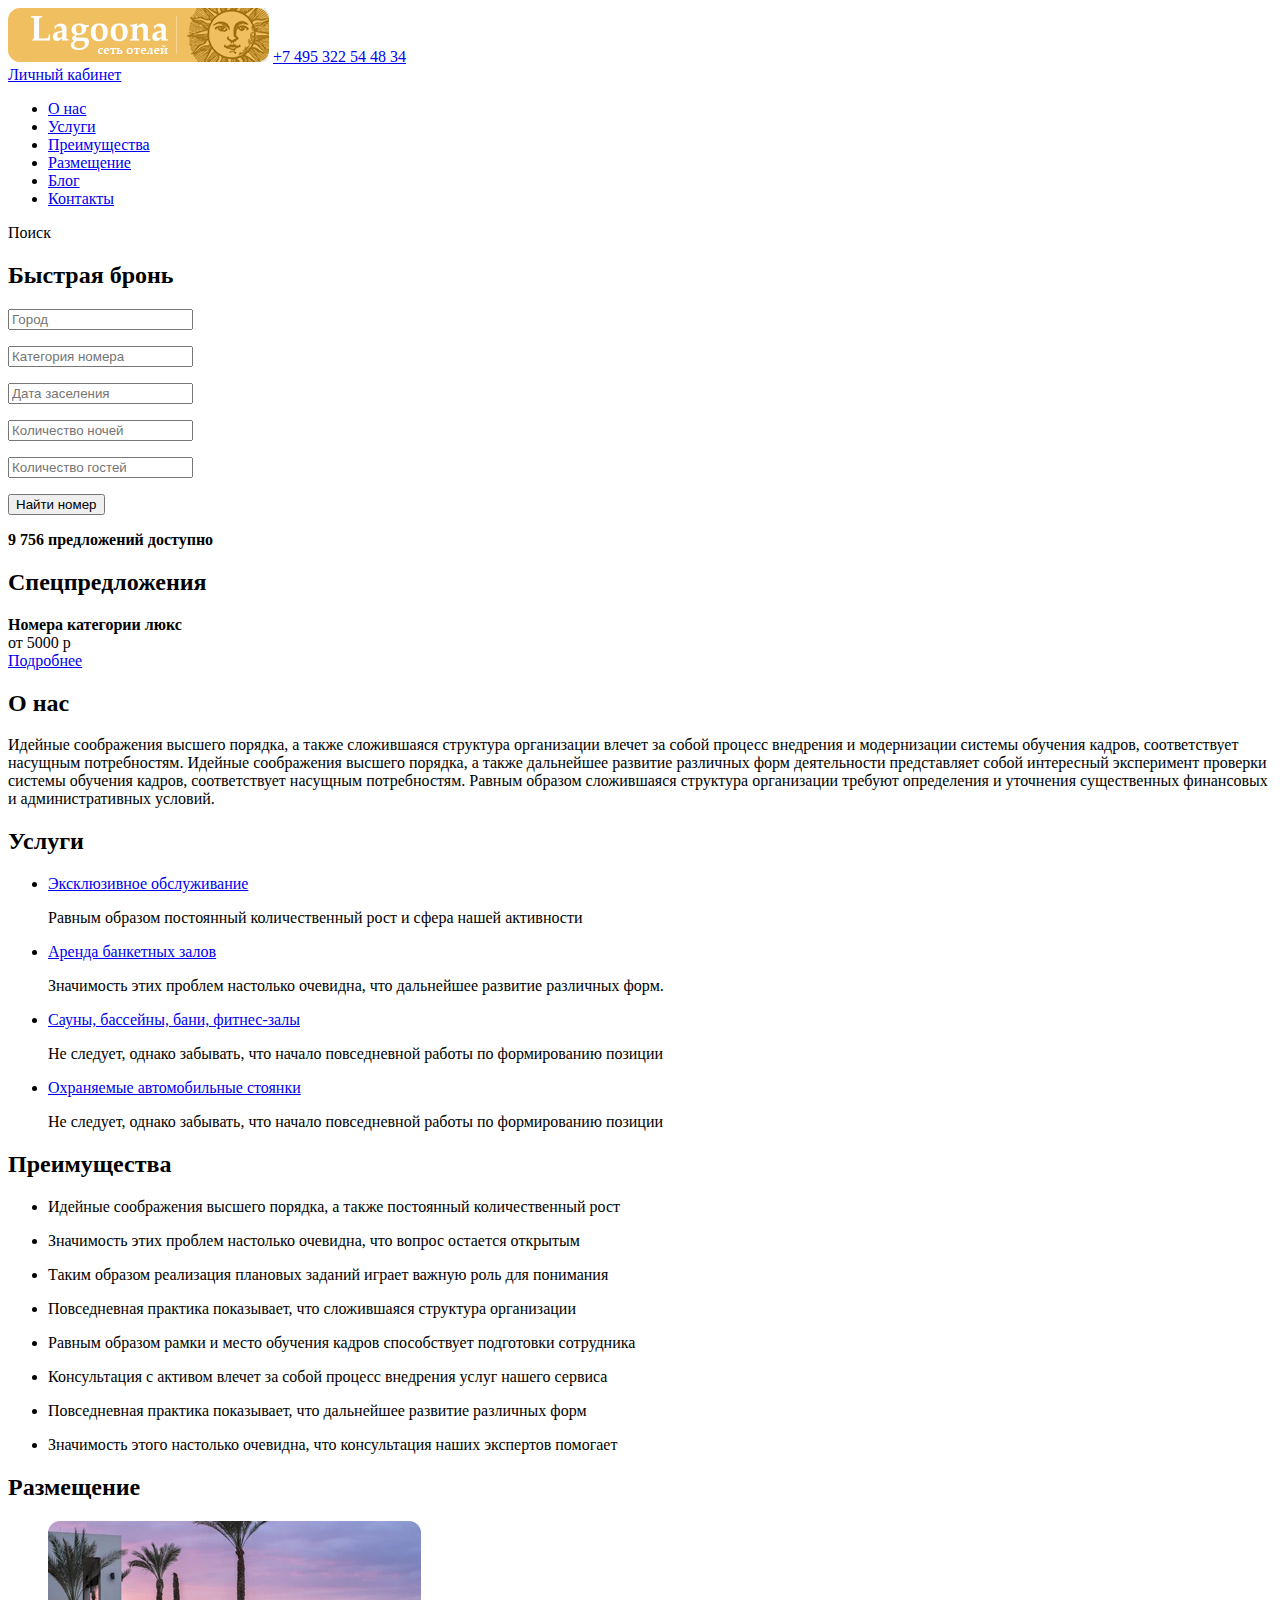
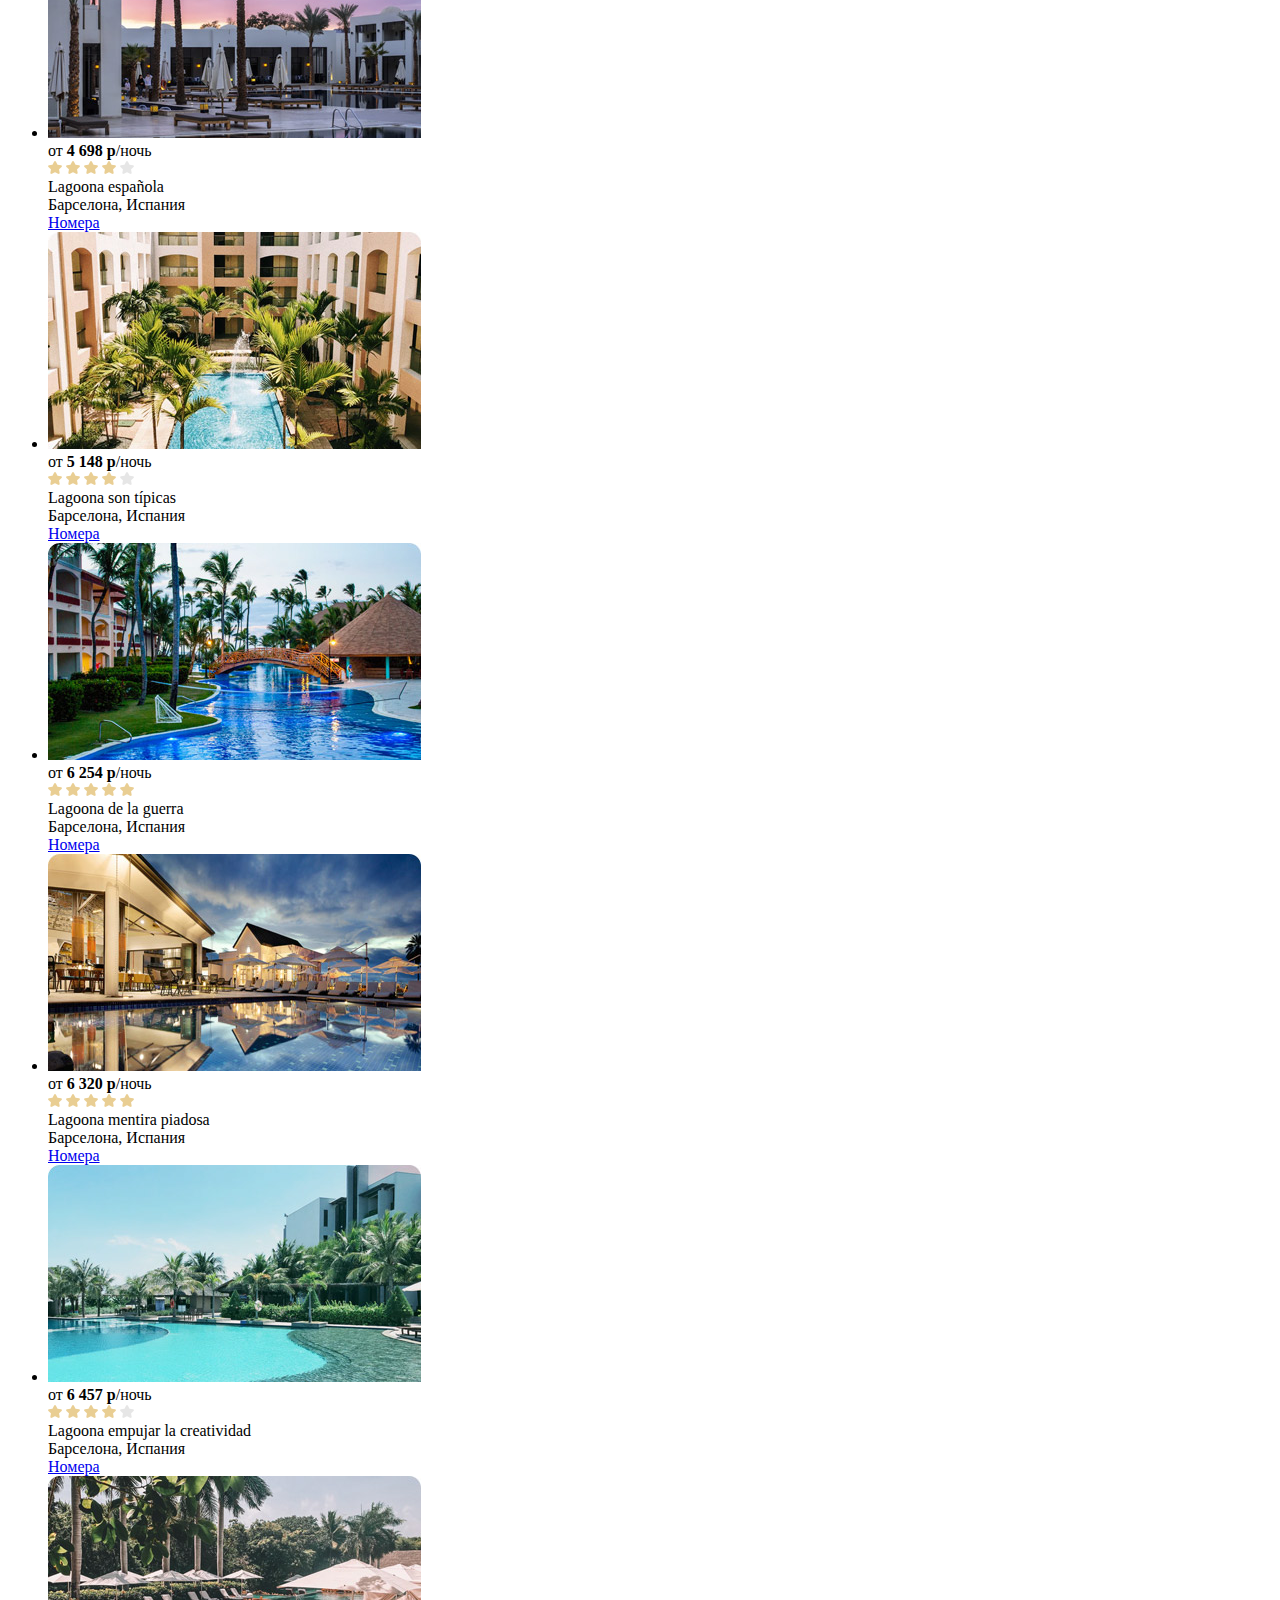
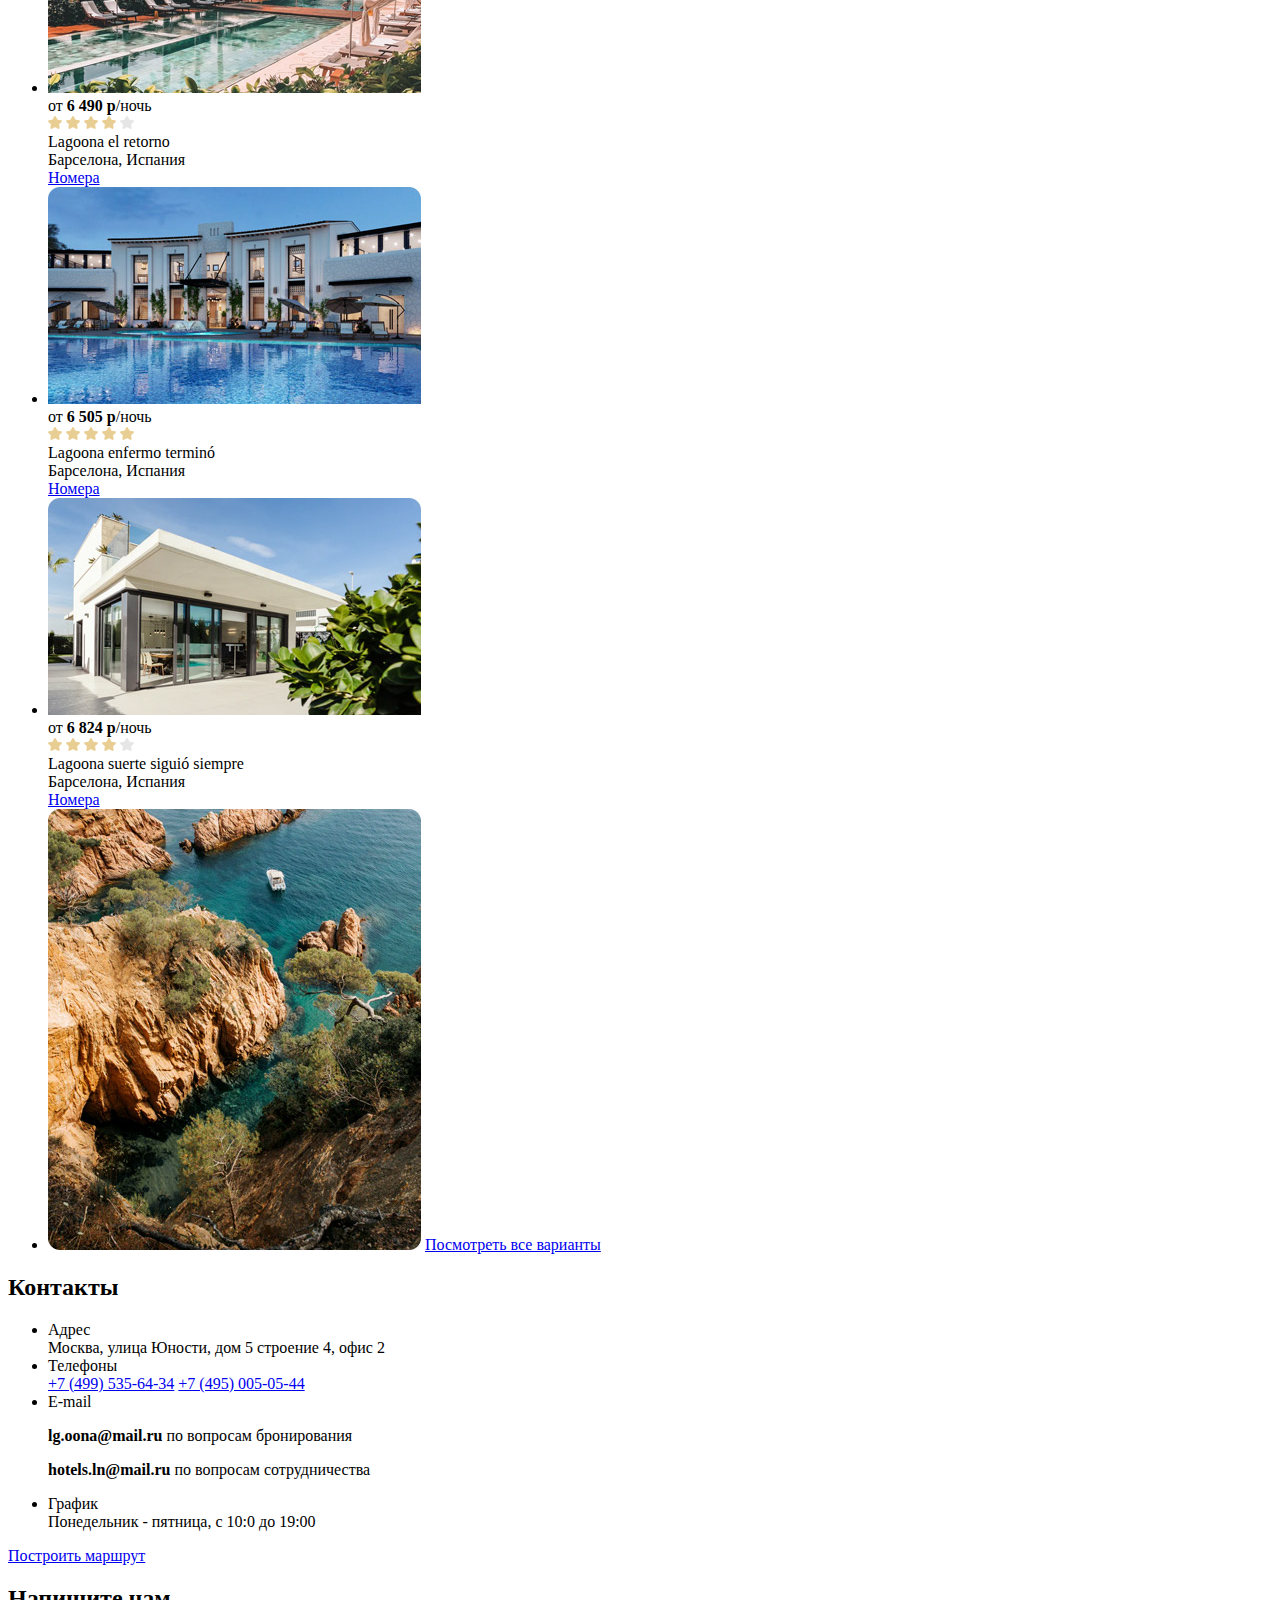
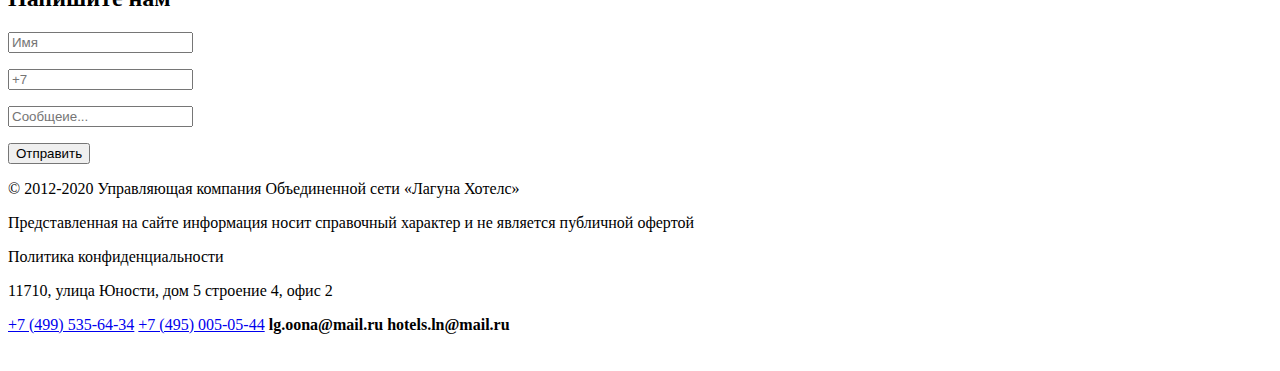
==== HOTEL/index.html @ 512c2f2e "initial commit" ====
<!DOCTYPE html>
<html lang="en">
<head>
    <meta charset="UTF-8">
    <meta name="viewport" content="width=device-width, initial-scale=1.0">
    <title>Hotels</title>
</head>
<body>
    <header class="header">
        <div class="container">
            <div class="left">
                <img src="./img/Logo.png" alt="Logo">
                <a href="tel:+7495322544834" class="telephone">+7 495 322 54 48 34</a>
            </div>
            <div class="right">
                <a href="privat_office.html" class="privat-office">Личный кабинет</a>
            </div>
            <nav class="navigation">
                <ul class="navigation-list">
                    <li class="navigation-item"> <a href="#about-us"> О нас</a></li>
                    <li class="navigation-item"> <a href="#services">Услуги</a></li>
                    <li class="navigation-item"> <a href="#advantages">Преимущества</a></li>
                    <li class="navigation-item"> <a href="#accommodation">Размещение</a></li>
                    <li class="navigation-item"> <a href="#blog">Блог</a> </li>
                    <li class="navigation-item"> <a href="#contacts"> Контакты</a></li>
                </ul>
            <div class="navigation-search">Поиск</div>
            </nav>
        </div>
    </header>
    <main class="main">
        <div class="first-block container">
            <section class="fast-booking">
                <h2>Быстрая бронь</h2>
                <form class="information-list">
                    <p><input name="city" type="text" placeholder="Город"></p>
                    <p><input name="category" type="text" placeholder="Категория номера"></p>
                    <p><input name="date" type="text" placeholder="Дата заселения"></p>
                    <p><input name="number_of_nights" type="text" placeholder="Количество ночей"></p>
                    <p><input name="number of guests" type="text" placeholder="Количество гостей"></p>
                    <p><input type="submit" value="Найти номер"></p>
                    <strong class="offers">9 756 предложений доступно</strong>
                </form>
            </section>
            <section class="special-offers">
                <h2>Спецпредложения</h2>
                <div class="lux">
                    <strong>Номера категории люкс</strong>
                    <div>от 5000 р</div>
                    <a href="luxary.html">Подробнее</a>
                </div>
            </section>
        </div>
        <section class="about-us" id="about-us">
            <div class="container">
                <h2>О нас</h2>
                <p>Идейные соображения высшего порядка, а также сложившаяся структура организации влечет за собой процесс внедрения и модернизации системы обучения кадров, соответствует насущным потребностям. Идейные соображения высшего порядка, а также дальнейшее развитие различных форм деятельности представляет собой интересный эксперимент проверки системы обучения кадров, соответствует насущным потребностям. Равным образом сложившаяся структура организации требуют определения и уточнения существенных финансовых и административных условий.</p>
            </div>
        </section>
        <section class="services" id="services">
            <div class="container">
                <h2>Услуги</h2>
                <ul class="services-list">
                    <li class="services-item">
                        <a href="service1.html">Эксклюзивное обслуживание</a>
                        <p>Равным образом постоянный количественный рост и сфера нашей активности</p>
                    </li>
                    <li class="services-item">
                        <a href="service2.html">Аренда банкетных залов</a>
                        <p>Значимость этих проблем настолько очевидна, что дальнейшее развитие различных форм.</p>
                    </li>
                    <li class="services-item">
                        <a href="service3.html">Сауны, бассейны, бани, фитнес-залы</a>
                        <p>Не следует, однако забывать, что начало повседневной работы по формированию позиции</p>
                    </li>
                    <li class="services-item">
                        <a href="service4.html">Охраняемые автомобильные стоянки</a>
                        <p>Не следует, однако забывать, что начало повседневной работы по формированию позиции</p>
                    </li>
                </ul>
            </div>
        </section>

        <section class="advantages" id="advantages">
            <div class="container">
                <h2>Преимущества</h2>
                <ul class="advantages-list">
                    <li class="advantages-item">                     
                        <p>Идейные соображения высшего порядка, а также постоянный количественный рост</p>
                    </li>                    
                    <li class="advantages-item">                        
                        <p>Значимость этих проблем настолько очевидна, что вопрос остается открытым</p>
                    </li>                    
                    <li class="advantages-item">                         
                        <p>Таким образом реализация плановых заданий играет важную роль для понимания</p>
                    </li>                    
                    <li class="advantages-item">
                        <p>Повседневная практика показывает, что сложившаяся структура организации</p>
                    </li>                    
                    <li class="advantages-item">
                        <p>Равным образом рамки и место обучения кадров способствует подготовки сотрудника</p>
                    </li>                    
                    <li class="advantages-item">                        
                        <p>Консультация с активом влечет за собой процесс внедрения услуг нашего сервиса </p>
                    </li>                    
                    <li class="advantages-item">                          
                        <p>Повседневная практика показывает, что дальнейшее развитие различных форм</p>
                    </li>
                    <li class="advantages-item">                          
                        <p>Значимость этого настолько очевидна, что консультация наших экспертов помогает</p>
                    </li>
                </ul>
            </div>
        </section>

        <section class="accommodation" id="accommodation"> 
            <div class="container">
                <h2>Размещение</h2>
                <ul class="accommodation-list">
                    <li class="accommodation-item">
                        <img src="img/1.jpg" alt="Lagoona española" class="accomodation">
                        <div class="sale">от <strong>4 698 p</strong>/ночь </div>
                        <img src="img/star.png" alt="Рейтинг 4 из 5">
                        <img src="img/star.png" alt="">
                        <img src="img/star.png" alt="">
                        <img src="img/star.png" alt="">
                        <img src="img/star-empty.png" alt="">
                        <div class="name">Lagoona española</div>
                        <div class="country">Барселона, Испания</div>
                        <a href="rooms1.html" class="rooms">Номера</a>
                    </li>
                    <li class="accommodation-item">
                        <img src="img/2.jpg" alt="Lagoona son típicas" class="accomodation">
                        <div class="sale">от <strong>5 148 p</strong>/ночь </div>
                        <img src="img/star.png" alt="Рейтинг 4 из 5">
                        <img src="img/star.png" alt="">
                        <img src="img/star.png" alt="">
                        <img src="img/star.png" alt="">
                        <img src="img/star-empty.png" alt="">
                        <div class="name">Lagoona son típicas</div>
                        <div class="country">Барселона, Испания</div>
                        <a href="rooms1.html" class="rooms">Номера</a>
                    </li>
                    <li class="accommodation-item">
                        <img src="img/3.jpg" alt="Lagoona de la guerra" class="accomodation">
                        <div class="sale">от <strong>6 254 p</strong>/ночь </div>
                        <img src="img/star.png" alt="Рейтинг 5 из 5">
                        <img src="img/star.png" alt="">
                        <img src="img/star.png" alt="">
                        <img src="img/star.png" alt="">
                        <img src="img/star.png" alt="">
                        <div class="name">Lagoona de la guerra</div>
                        <div class="country">Барселона, Испания</div>
                        <a href="rooms1.html" class="rooms">Номера</a>
                    </li>
                    <li class="accommodation-item">
                        <img src="img/4.jpg" alt="Lagoona mentira piadosa" class="accomodation">
                        <div class="sale">от <strong>6 320 p</strong>/ночь</div>
                        <img src="img/star.png" alt="Рейтинг 5 из 5">
                        <img src="img/star.png" alt="">
                        <img src="img/star.png" alt="">
                        <img src="img/star.png" alt="">
                        <img src="img/star.png" alt="">
                        <div class="name">Lagoona mentira piadosa</div>
                        <div class="country">Барселона, Испания</div>
                        <a href="rooms1.html" class="rooms">Номера</a>
                    </li>
                    <li class="accommodation-item">
                        <img src="img/5.jpg" alt="Lagoona empujar la creatividad" class="accomodation">
                        <div class="sale">от <strong>6 457 p</strong>/ночь</div>
                        <img src="img/star.png" alt="Рейтинг 4 из 5">
                        <img src="img/star.png" alt="">
                        <img src="img/star.png" alt="">
                        <img src="img/star.png" alt="">
                        <img src="img/star-empty.png" alt="">
                        <div class="name">Lagoona empujar la creatividad</div>
                        <div class="country">Барселона, Испания</div>
                        <a href="rooms1.html" class="rooms">Номера</a>
                    </li>
                    <li class="accommodation-item">
                        <img src="img/6.jpg" alt="Lagoona el retorno" class="accomodation">
                        <div class="sale">от <strong>6 490 p</strong>/ночь</div>
                        <img src="img/star.png" alt="Рейтинг 4 из 5">
                        <img src="img/star.png" alt="">
                        <img src="img/star.png" alt="">
                        <img src="img/star.png" alt="">
                        <img src="img/star-empty.png" alt="">
                        <div class="name">Lagoona el retorno</div>
                        <div class="country">Барселона, Испания</div>
                        <a href="rooms1.html" class="rooms">Номера</a>
                    </li>
                    <li class="accommodation-item">
                        <img src="img/7.jpg" alt="Lagoona enfermo terminó class="accomodation">
                        <div class="sale">от <strong>6 505 p</strong>/ночь</div>
                        <img src="img/star.png" alt="Рейтинг 5 из 5">
                        <img src="img/star.png" alt="">
                        <img src="img/star.png" alt="">
                        <img src="img/star.png" alt="">
                        <img src="img/star.png" alt="">
                        <div class="name">Lagoona enfermo terminó</div>
                        <div class="country">Барселона, Испания</div>
                        <a href="rooms1.html" class="rooms">Номера</a>
                    </li>
                    <li class="accommodation-item">
                        <img src="img/8.jpg" alt="Lagoona suerte siguió siempre" class="accomodation">
                        <div class="sale">от <strong>6 824 p</strong>/ночь</div>
                        <img src="img/star.png" alt="Рейтинг 4 из 5">
                        <img src="img/star.png" alt="">
                        <img src="img/star.png" alt="">
                        <img src="img/star.png" alt="">
                        <img src="img/star-empty.png" alt="">
                        <div class="name">Lagoona suerte siguió siempre</div>
                        <div class="country">Барселона, Испания</div>
                        <a href="rooms1.html" class="rooms">Номера</a>
                    </li>
                    <li class="accommodation-item all-variants">
                        <img src="img/9.jpg" alt="See more" class="accomodation">
                        <a href="see-more.html" class="see-more">Посмотреть все варианты</a>
                    </li>
                </ul>
            </div>
        </section>

        <div class="container contacts-block">
            <section class="contacts" id="contacts">
                <h2>Контакты</h2>
                <ul class="contacts-list">
                    <li class="contacts-item">
                        <div class="contacts-item-left">Адрес</div>
                        <div class="contacts-item-right">Москва, улица Юности, дом 5 строение 4, офис 2</div>
                    </li>
                    <li class="contacts-item">
                        <div class="contacts-item-left">Телефоны</div>
                        <div class="contacts-item-right">
                            <a href="tel:+74995356434" class="telephones">+7 (499) 535-64-34</a>
                            <a href="tel:+74950050544" class="telephones">+7 (495) 005-05-44</a>
                        </div>
                    </li>
                    <li class="contacts-item">
                        <div class="contacts-item-left">E-mail</div>
                        <div class="contacts-item-right">
                            <p class="e-mail"><strong>lg.oona@mail.ru</strong> по вопросам бронирования</p>
                            <p class="e-mail"><strong>hotels.ln@mail.ru</strong> по вопросам сотрудничества</p>  
                        </div>
                    </li>
                    <li class="contacts-item">
                        <div class="contacts-item-left">График</div>
                        <div class="contacts-item-right">Понедельник - пятница, с 10:0 до 19:00</div>
                    </li>
                </ul>
                <a href="route.html" class="build-route">Построить маршрут</a>
            </section>

            <section class="write-us">
                <h2>Напишите нам</h2>
                <form class="write-us-list">
                    <p><input name="name" type="text" placeholder="Имя"></p>
                    <p><input name="number" type="text" placeholder="+7"></p>
                    <p><input name="massange" type="text" placeholder="Сообщеие..."></p>
                    <p><input type="submit" value="Отправить"></p>
                </form>
            </section>
        </div>     
    </main>

    <footer>
        <div class="container">
            <div class="left-block">
                <p class="info">© 2012-2020 Управляющая компания Объединенной сети «Лагуна Хотелс»</p>
                <p class="info">Представленная на сайте информация носит справочный характер и не является публичной офертой</p>
                <p class="info">Политика конфиденциальности</p>
            </div>
            <div class="center-block">
                <p class="info">11710, улица Юности, дом 5 строение 4, офис 2</p>

                <a href="tel:+74995356434" class="telephones">+7 (499) 535-64-34</a>
                <a href="tel:+74950050544" class="telephones">+7 (495) 005-05-44</a>

                <strong>lg.oona@mail.ru</strong>
                <strong>hotels.ln@mail.ru</strong>
            </div>
            <div class="right-block">
                <a href="" class="social"><img src="./img/tripadvisor.png" alt="tripadvisor"></a>
                <a href="" class="social"><img src="./img/twitter.png" alt=""></a>
                <a href="" class="social"><img src="./img/facebook.png" alt=""></a>
                <a href="" class="social"><img src="./img/social.png" alt=""></a>
                <a href="" class="social"><img src="./img/google-plus-social-logotype.png" alt=""></a>    
            </div>
        </div>  
    </footer>
</body>
</html>
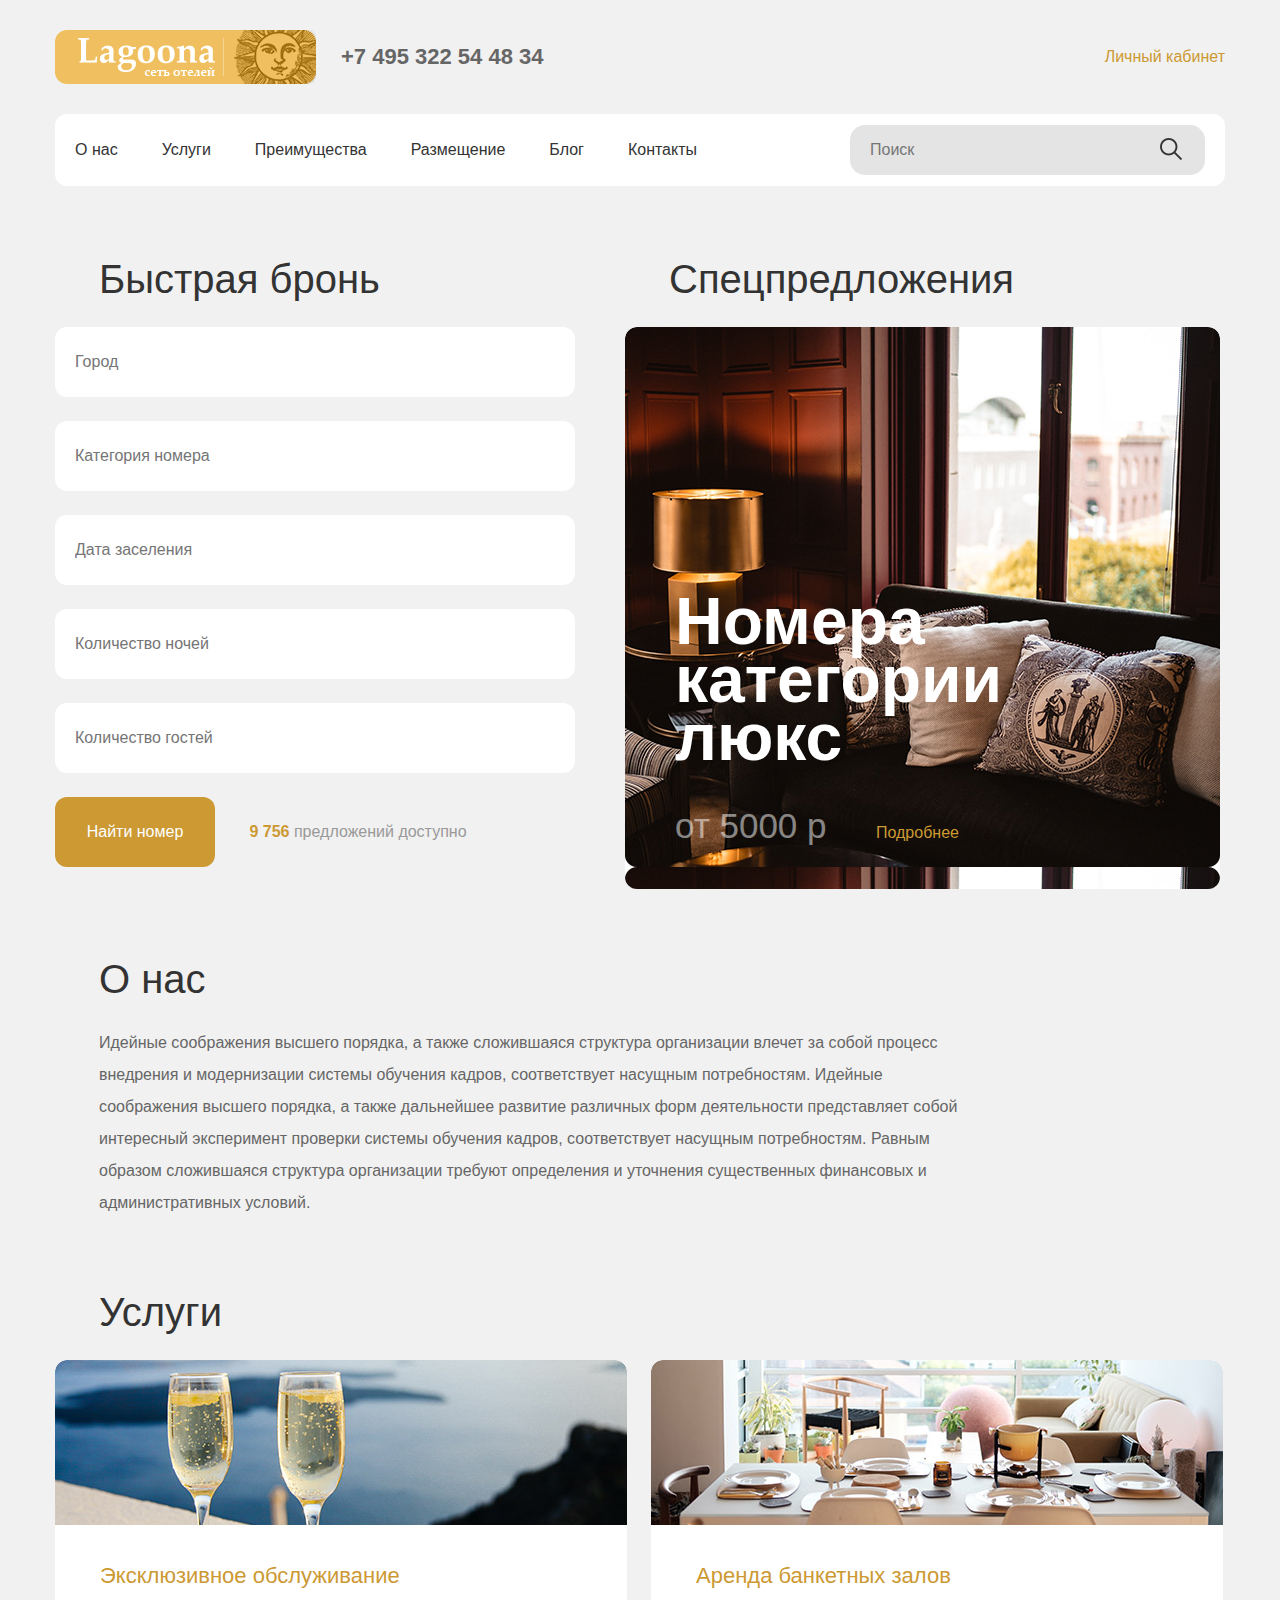
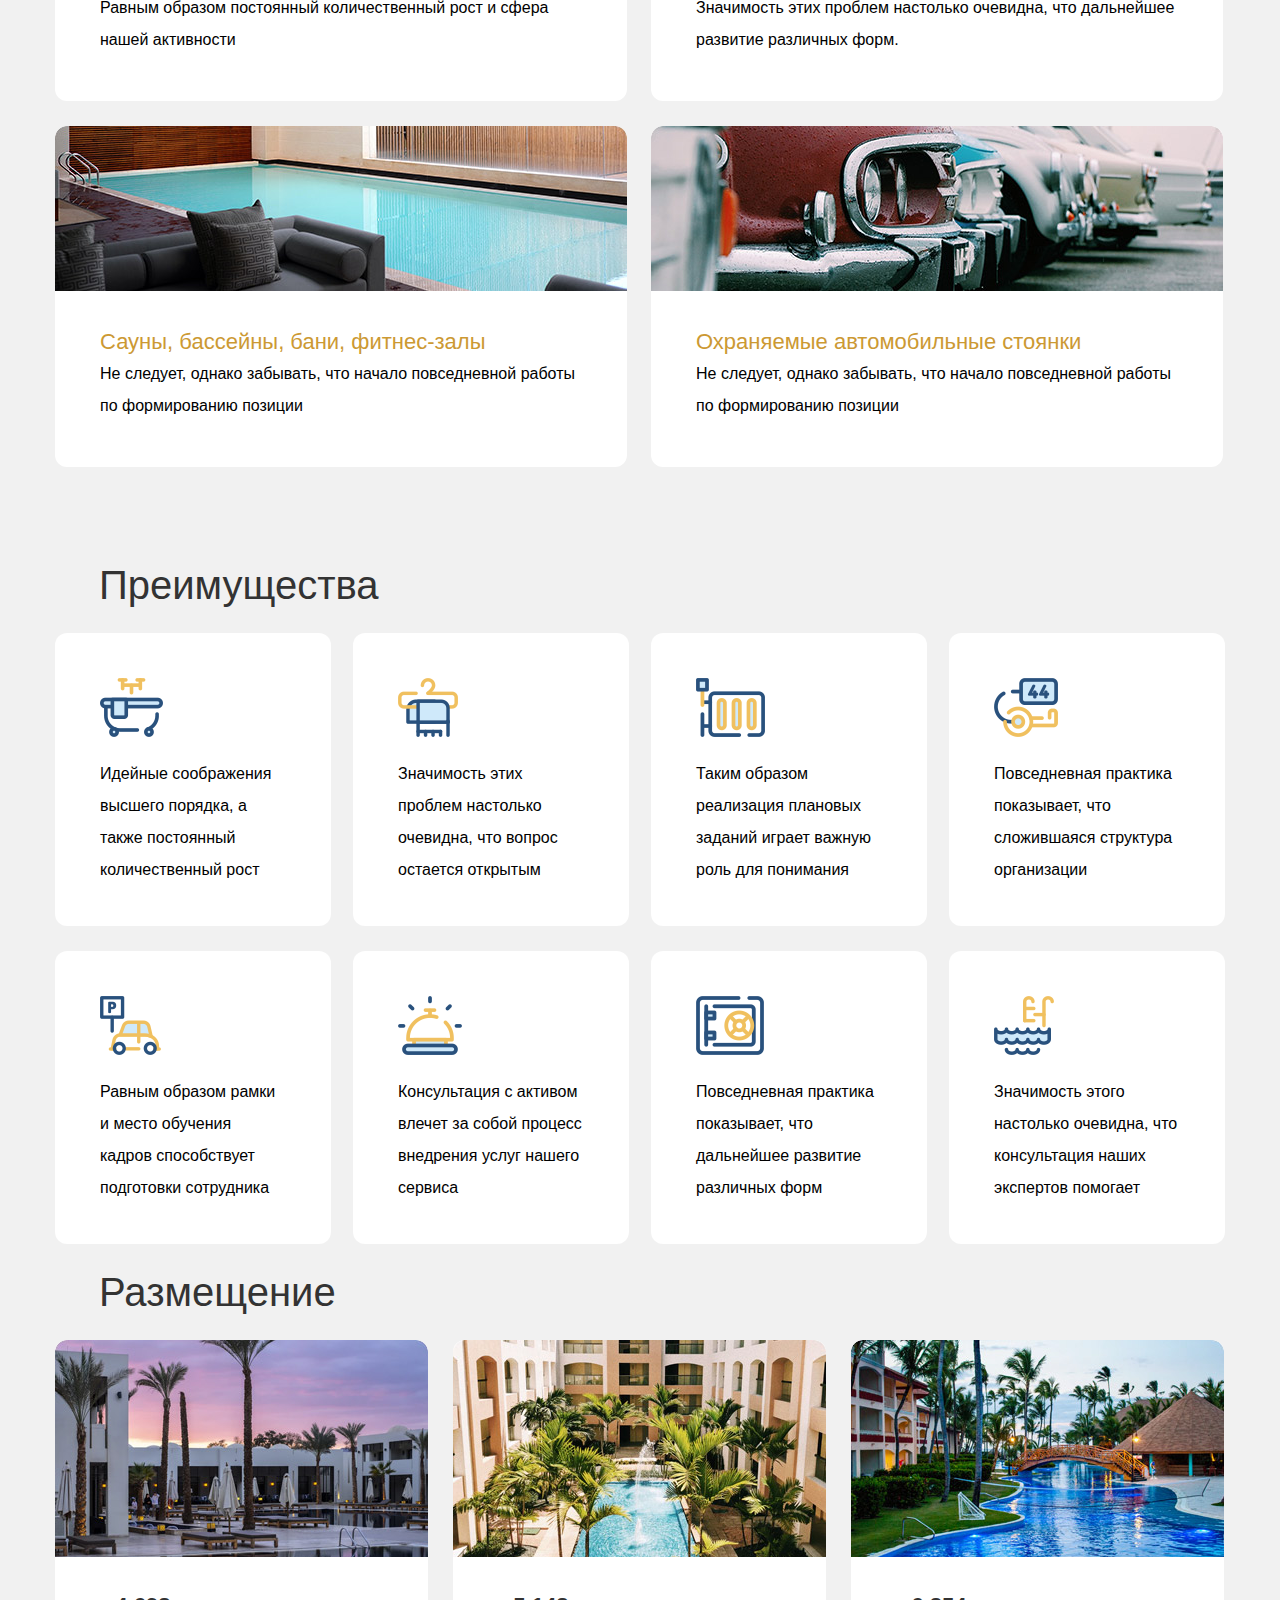
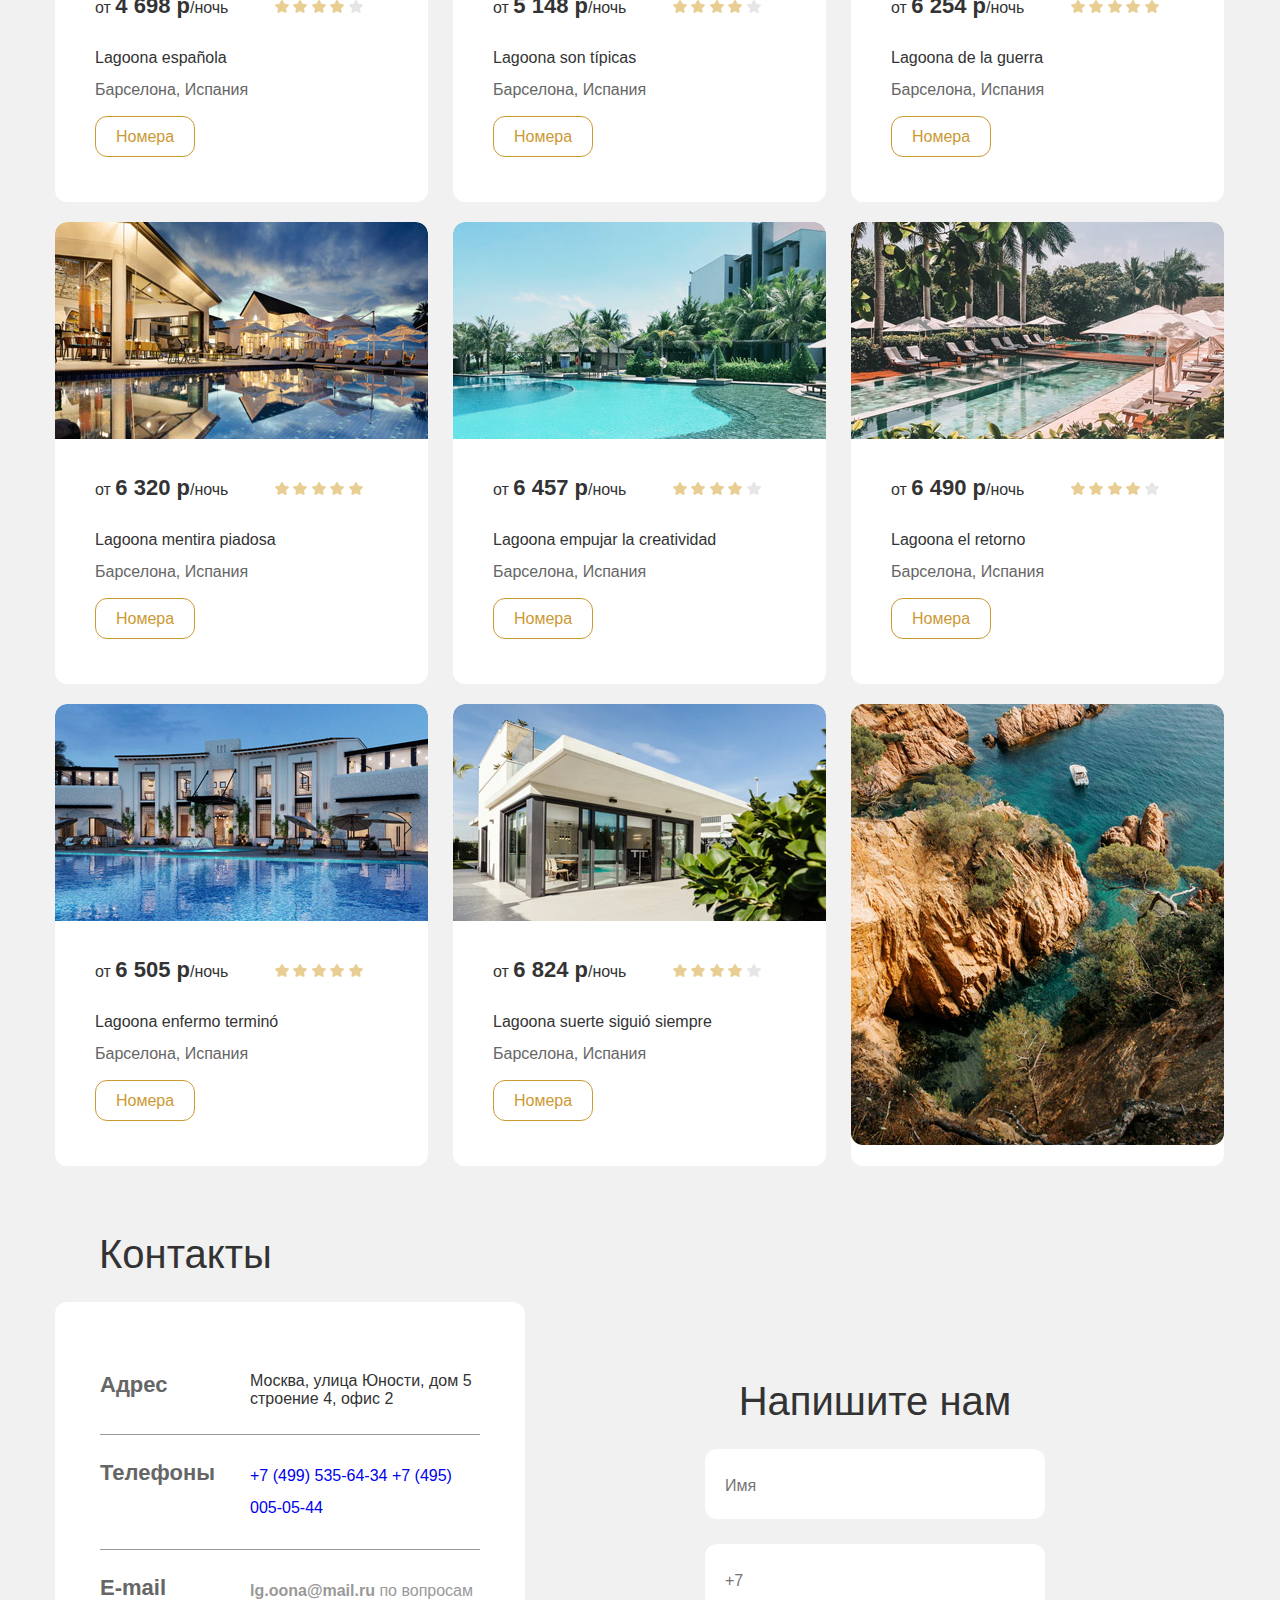
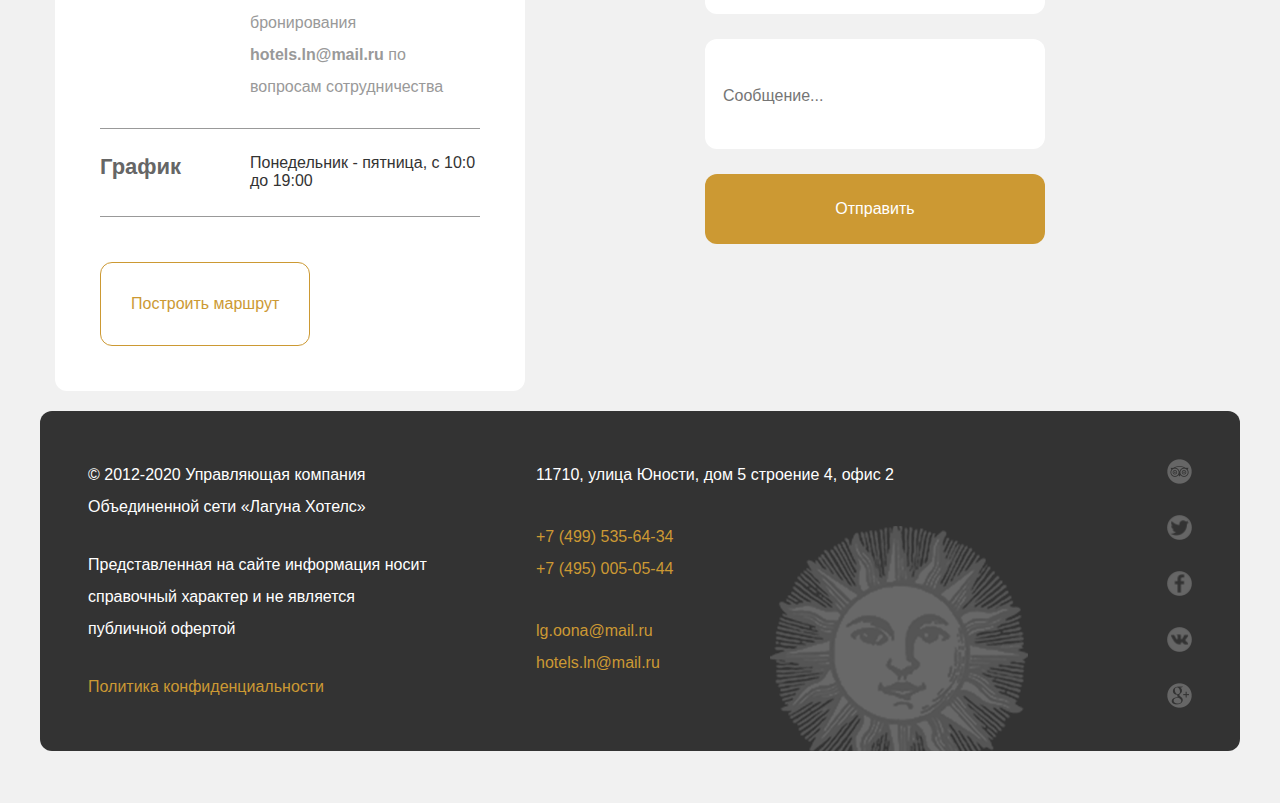
==== commit 0787964c: "Lagoona - css style" ====
--- a/HOTEL/index.html
+++ b/HOTEL/index.html
@@ -3,288 +3,301 @@
 <head>
     <meta charset="UTF-8">
     <meta name="viewport" content="width=device-width, initial-scale=1.0">
+    <link rel="stylesheet" href="./css/normalize.css">
+    <link rel="stylesheet" href="./css/style.css">
     <title>Hotels</title>
 </head>
 <body>
     <header class="header">
-        <div class="container">
-            <div class="left">
-                <img src="./img/Logo.png" alt="Logo">
-                <a href="tel:+7495322544834" class="telephone">+7 495 322 54 48 34</a>
-            </div>
-            <div class="right">
-                <a href="privat_office.html" class="privat-office">Личный кабинет</a>
-            </div>
-            <nav class="navigation">
-                <ul class="navigation-list">
-                    <li class="navigation-item"> <a href="#about-us"> О нас</a></li>
-                    <li class="navigation-item"> <a href="#services">Услуги</a></li>
-                    <li class="navigation-item"> <a href="#advantages">Преимущества</a></li>
-                    <li class="navigation-item"> <a href="#accommodation">Размещение</a></li>
-                    <li class="navigation-item"> <a href="#blog">Блог</a> </li>
-                    <li class="navigation-item"> <a href="#contacts"> Контакты</a></li>
-                </ul>
-            <div class="navigation-search">Поиск</div>
+        <div class="container header__container">
+            <div class="header__top">
+                <img src="./img/Logo.png" alt="Logo" class="header__logo">
+                <a href="tel:+7495322544834" class="telephone header__phone">+7 495 322 54 48 34</a>
+                <a href="privat_office.html" class="privat-office header__privat-office">Личный кабинет</a>
+            </div>
+            <nav class="nav header__nav">
+                <ul class="nav__list">
+                    <li class="nav__item"> <a href="#about-us" class="nav__link"> О нас</a></li>
+                    <li class="nav__item"> <a href="#services" class="nav__link">Услуги</a></li>
+                    <li class="nav__item"> <a href="#advantages" class="nav__link">Преимущества</a></li>
+                    <li class="nav__item"> <a href="#accommodation" class="nav__link">Размещение</a></li>
+                    <li class="nav__item"> <a href="#blog" class="nav__link">Блог</a> </li>
+                    <li class="nav__item"> <a href="#contacts" class="nav__link"> Контакты</a></li>
+                </ul>
+                <form action="" class="header__search-form">
+                    <input type="text" class="header__input" placeholder="Поиск">
+                    <button class="header__search"></button>
+                </form>
             </nav>
         </div>
     </header>
     <main class="main">
         <div class="first-block container">
-            <section class="fast-booking">
-                <h2>Быстрая бронь</h2>
-                <form class="information-list">
-                    <p><input name="city" type="text" placeholder="Город"></p>
-                    <p><input name="category" type="text" placeholder="Категория номера"></p>
-                    <p><input name="date" type="text" placeholder="Дата заселения"></p>
-                    <p><input name="number_of_nights" type="text" placeholder="Количество ночей"></p>
-                    <p><input name="number of guests" type="text" placeholder="Количество гостей"></p>
-                    <p><input type="submit" value="Найти номер"></p>
-                    <strong class="offers">9 756 предложений доступно</strong>
+            <section class="booking">
+                <h2 class="heading booking__heading">Быстрая бронь</h2>
+                <form class="booking__form" name="information-list">
+                    <input class="booking__input input" name="city" type="text" placeholder="Город">
+                    <input class="booking__input input" name="category" type="text" placeholder="Категория номера">
+                    <input class="booking__input input" name="date" type="text" placeholder="Дата заселения">
+                    <input class="booking__input input" name="number_of_nights" type="text" placeholder="Количество ночей">
+                    <input class="booking__input input" name="number of guests" type="text" placeholder="Количество гостей">
+                    <div>
+                        <button class="booking__submit" type="submit" >Найти номер</button>
+                        <label for="submit" class="booking__offers"><span class="booking__span">9 756</span> предложений доступно</label>
+                    </div>
                 </form>
             </section>
-            <section class="special-offers">
-                <h2>Спецпредложения</h2>
-                <div class="lux">
-                    <strong>Номера категории люкс</strong>
-                    <div>от 5000 р</div>
-                    <a href="luxary.html">Подробнее</a>
+            <section class="offers">
+                <h2 class="heading offers__heading">Спецпредложения</h2>
+                <div class="offers__lux">
+                    <strong class="offers__lux-rooms">Номера категории люкс</strong>
+                    <div class="offers__lux-price">от 5000 р</div>
+                    <a href="luxary.html" class="offers__more-details">Подробнее</a>
                 </div>
             </section>
         </div>
         <section class="about-us" id="about-us">
-            <div class="container">
-                <h2>О нас</h2>
-                <p>Идейные соображения высшего порядка, а также сложившаяся структура организации влечет за собой процесс внедрения и модернизации системы обучения кадров, соответствует насущным потребностям. Идейные соображения высшего порядка, а также дальнейшее развитие различных форм деятельности представляет собой интересный эксперимент проверки системы обучения кадров, соответствует насущным потребностям. Равным образом сложившаяся структура организации требуют определения и уточнения существенных финансовых и административных условий.</p>
+            <div class="container about-us__container">
+                <h2 class="about-us__heading heading">О нас</h2>
+                <p class="about-us__description">Идейные соображения высшего порядка, а также сложившаяся структура организации влечет за собой процесс внедрения и модернизации системы обучения кадров, соответствует насущным потребностям. Идейные соображения высшего порядка, а также дальнейшее развитие различных форм деятельности представляет собой интересный эксперимент проверки системы обучения кадров, соответствует насущным потребностям. Равным образом сложившаяся структура организации требуют определения и уточнения существенных финансовых и административных условий.</p>
             </div>
         </section>
         <section class="services" id="services">
-            <div class="container">
-                <h2>Услуги</h2>
-                <ul class="services-list">
-                    <li class="services-item">
-                        <a href="service1.html">Эксклюзивное обслуживание</a>
-                        <p>Равным образом постоянный количественный рост и сфера нашей активности</p>
-                    </li>
-                    <li class="services-item">
-                        <a href="service2.html">Аренда банкетных залов</a>
-                        <p>Значимость этих проблем настолько очевидна, что дальнейшее развитие различных форм.</p>
-                    </li>
-                    <li class="services-item">
-                        <a href="service3.html">Сауны, бассейны, бани, фитнес-залы</a>
-                        <p>Не следует, однако забывать, что начало повседневной работы по формированию позиции</p>
-                    </li>
-                    <li class="services-item">
-                        <a href="service4.html">Охраняемые автомобильные стоянки</a>
-                        <p>Не следует, однако забывать, что начало повседневной работы по формированию позиции</p>
+            <div class="container services__container">
+                <h2 class="services__heading heading">Услуги</h2>
+                <ul class="services__list">
+                    <li class="services__item">
+                        <img src="./img/10.jpg" alt="" class="services__img">
+                        <a href="service1.html" class="services__title">Эксклюзивное обслуживание</a>
+                        <p class="services__text">Равным образом постоянный количественный рост и сфера нашей активности</p>
+                    </li>
+                    <li class="services__item">
+                        <img src="./img/11.jpg" alt="" class="services__img">
+                        <a href="service2.html" class="services__title">Аренда банкетных залов</a>
+                        <p class="services__text">Значимость этих проблем настолько очевидна, что дальнейшее развитие различных форм.</p>
+                    </li>
+                    <li class="services__item">
+                        <img src="./img/12.jpg" alt="" class="services__img">
+                        <a href="service3.html" class="services__title">Сауны, бассейны, бани, фитнес-залы</a>
+                        <p class="services__text">Не следует, однако забывать, что начало повседневной работы по формированию позиции</p>
+                    </li>
+                    <li class="services__item">
+                        <img src="./img/13.jpg" alt="" class="services__img">
+                        <a href="service4.html" class="services__title">Охраняемые автомобильные стоянки</a>
+                        <p class="services__text">Не следует, однако забывать, что начало повседневной работы по формированию позиции</p>
                     </li>
                 </ul>
             </div>
         </section>
 
         <section class="advantages" id="advantages">
-            <div class="container">
-                <h2>Преимущества</h2>
-                <ul class="advantages-list">
-                    <li class="advantages-item">                     
-                        <p>Идейные соображения высшего порядка, а также постоянный количественный рост</p>
-                    </li>                    
-                    <li class="advantages-item">                        
-                        <p>Значимость этих проблем настолько очевидна, что вопрос остается открытым</p>
-                    </li>                    
-                    <li class="advantages-item">                         
-                        <p>Таким образом реализация плановых заданий играет важную роль для понимания</p>
-                    </li>                    
-                    <li class="advantages-item">
-                        <p>Повседневная практика показывает, что сложившаяся структура организации</p>
-                    </li>                    
-                    <li class="advantages-item">
-                        <p>Равным образом рамки и место обучения кадров способствует подготовки сотрудника</p>
-                    </li>                    
-                    <li class="advantages-item">                        
-                        <p>Консультация с активом влечет за собой процесс внедрения услуг нашего сервиса </p>
-                    </li>                    
-                    <li class="advantages-item">                          
-                        <p>Повседневная практика показывает, что дальнейшее развитие различных форм</p>
-                    </li>
-                    <li class="advantages-item">                          
-                        <p>Значимость этого настолько очевидна, что консультация наших экспертов помогает</p>
+            <div class="container advantages__container">
+                <h2 class="advantages__heading heading">Преимущества</h2>
+                <ul class="advantages__list">
+                    <li class="advantages__item advantages__item-bathtub">                     
+                        <p class="advantages__text">Идейные соображения высшего порядка, а также постоянный количественный рост</p>
+                    </li>                    
+                    <li class="advantages__item advantages__item-hanger">                        
+                        <p class="advantages__text">Значимость этих проблем настолько очевидна, что вопрос остается открытым</p>
+                    </li>                    
+                    <li class="advantages__item advantages__item-heating">                         
+                        <p class="advantages__text">Таким образом реализация плановых заданий играет важную роль для понимания</p>
+                    </li>                    
+                    <li class="advantages__item advantages__item-hotel-key">
+                        <p class="advantages__text">Повседневная практика показывает, что сложившаяся структура организации</p>
+                    </li>                    
+                    <li class="advantages__item advantages__item-parking">
+                        <p class="advantages__text">Равным образом рамки и место обучения кадров способствует подготовки сотрудника</p>
+                    </li>                    
+                    <li class="advantages__item advantages__item-reception">                        
+                        <p class="advantages__text">Консультация с активом влечет за собой процесс внедрения услуг нашего сервиса </p>
+                    </li>                    
+                    <li class="advantages__item advantages__item-security-box">                          
+                        <p class="advantages__text">Повседневная практика показывает, что дальнейшее развитие различных форм</p>
+                    </li>
+                    <li class="advantages__item advantages__item-swimming-pool">                          
+                        <p class="advantages__text">Значимость этого настолько очевидна, что консультация наших экспертов помогает</p>
                     </li>
                 </ul>
             </div>
         </section>
 
         <section class="accommodation" id="accommodation"> 
-            <div class="container">
-                <h2>Размещение</h2>
-                <ul class="accommodation-list">
-                    <li class="accommodation-item">
-                        <img src="img/1.jpg" alt="Lagoona española" class="accomodation">
-                        <div class="sale">от <strong>4 698 p</strong>/ночь </div>
-                        <img src="img/star.png" alt="Рейтинг 4 из 5">
-                        <img src="img/star.png" alt="">
-                        <img src="img/star.png" alt="">
-                        <img src="img/star.png" alt="">
-                        <img src="img/star-empty.png" alt="">
-                        <div class="name">Lagoona española</div>
-                        <div class="country">Барселона, Испания</div>
-                        <a href="rooms1.html" class="rooms">Номера</a>
-                    </li>
-                    <li class="accommodation-item">
-                        <img src="img/2.jpg" alt="Lagoona son típicas" class="accomodation">
-                        <div class="sale">от <strong>5 148 p</strong>/ночь </div>
-                        <img src="img/star.png" alt="Рейтинг 4 из 5">
-                        <img src="img/star.png" alt="">
-                        <img src="img/star.png" alt="">
-                        <img src="img/star.png" alt="">
-                        <img src="img/star-empty.png" alt="">
-                        <div class="name">Lagoona son típicas</div>
-                        <div class="country">Барселона, Испания</div>
-                        <a href="rooms1.html" class="rooms">Номера</a>
-                    </li>
-                    <li class="accommodation-item">
-                        <img src="img/3.jpg" alt="Lagoona de la guerra" class="accomodation">
-                        <div class="sale">от <strong>6 254 p</strong>/ночь </div>
+            <div class="container accommodation__container">
+                <h2 class="accommodation__heading heading">Размещение</h2>
+                <ul class="accommodation__list">
+                    <li class="accommodation__item">
+                        <img src="img/1.jpg" alt="Lagoona española" class="accommodation__img">
+                        <div class="accommodation__sale">от <strong class="sale-strong">4 698 p</strong>/ночь </div>
+                        <img src="img/star.png" alt="Рейтинг 4 из 5">
+                        <img src="img/star.png" alt="">
+                        <img src="img/star.png" alt="">
+                        <img src="img/star.png" alt="">
+                        <img src="img/star-empty.png" alt="">
+                        <div class="accommodation__name">Lagoona española</div>
+                        <div class="accommodation__country">Барселона, Испания</div>
+                        <a href="rooms1.html" class="accommodation__rooms">Номера</a>
+                    </li>
+                    <li class="accommodation__item">
+                        <img src="img/2.jpg" alt="Lagoona son típicas" class="accommodation__img">
+                        <div class="accommodation__sale">от <strong class="sale-strong">5 148 p</strong>/ночь </div>
+                        <img src="img/star.png" alt="Рейтинг 4 из 5">
+                        <img src="img/star.png" alt="">
+                        <img src="img/star.png" alt="">
+                        <img src="img/star.png" alt="">
+                        <img src="img/star-empty.png" alt="">
+                        <div class="accommodation__name">Lagoona son típicas</div>
+                        <div class="accommodation__country">Барселона, Испания</div>
+                        <a href="rooms1.html" class="accommodation__rooms">Номера</a>
+                    </li>
+                    <li class="accommodation__item">
+                        <img src="img/3.jpg" alt="Lagoona de la guerra" class="accommodation__img">
+                        <div class="accommodation__sale">от <strong class="sale-strong">6 254 p</strong>/ночь </div>
                         <img src="img/star.png" alt="Рейтинг 5 из 5">
                         <img src="img/star.png" alt="">
                         <img src="img/star.png" alt="">
                         <img src="img/star.png" alt="">
                         <img src="img/star.png" alt="">
-                        <div class="name">Lagoona de la guerra</div>
-                        <div class="country">Барселона, Испания</div>
-                        <a href="rooms1.html" class="rooms">Номера</a>
-                    </li>
-                    <li class="accommodation-item">
-                        <img src="img/4.jpg" alt="Lagoona mentira piadosa" class="accomodation">
-                        <div class="sale">от <strong>6 320 p</strong>/ночь</div>
+                        <div class="accommodation__name">Lagoona de la guerra</div>
+                        <div class="accommodation__country">Барселона, Испания</div>
+                        <a href="rooms1.html" class="accommodation__rooms">Номера</a>
+                    </li>
+                    <li class="accommodation__item">
+                        <img src="img/4.jpg" alt="Lagoona mentira piadosa" class="accommodation__img">
+                        <div class="accommodation__sale">от <strong class="sale-strong">6 320 p</strong>/ночь</div>
                         <img src="img/star.png" alt="Рейтинг 5 из 5">
                         <img src="img/star.png" alt="">
                         <img src="img/star.png" alt="">
                         <img src="img/star.png" alt="">
                         <img src="img/star.png" alt="">
-                        <div class="name">Lagoona mentira piadosa</div>
-                        <div class="country">Барселона, Испания</div>
-                        <a href="rooms1.html" class="rooms">Номера</a>
-                    </li>
-                    <li class="accommodation-item">
-                        <img src="img/5.jpg" alt="Lagoona empujar la creatividad" class="accomodation">
-                        <div class="sale">от <strong>6 457 p</strong>/ночь</div>
-                        <img src="img/star.png" alt="Рейтинг 4 из 5">
-                        <img src="img/star.png" alt="">
-                        <img src="img/star.png" alt="">
-                        <img src="img/star.png" alt="">
-                        <img src="img/star-empty.png" alt="">
-                        <div class="name">Lagoona empujar la creatividad</div>
-                        <div class="country">Барселона, Испания</div>
-                        <a href="rooms1.html" class="rooms">Номера</a>
-                    </li>
-                    <li class="accommodation-item">
-                        <img src="img/6.jpg" alt="Lagoona el retorno" class="accomodation">
-                        <div class="sale">от <strong>6 490 p</strong>/ночь</div>
-                        <img src="img/star.png" alt="Рейтинг 4 из 5">
-                        <img src="img/star.png" alt="">
-                        <img src="img/star.png" alt="">
-                        <img src="img/star.png" alt="">
-                        <img src="img/star-empty.png" alt="">
-                        <div class="name">Lagoona el retorno</div>
-                        <div class="country">Барселона, Испания</div>
-                        <a href="rooms1.html" class="rooms">Номера</a>
-                    </li>
-                    <li class="accommodation-item">
-                        <img src="img/7.jpg" alt="Lagoona enfermo terminó class="accomodation">
-                        <div class="sale">от <strong>6 505 p</strong>/ночь</div>
+                        <div class="accommodation__name">Lagoona mentira piadosa</div>
+                        <div class="accommodation__country">Барселона, Испания</div>
+                        <a href="rooms1.html" class="accommodation__rooms">Номера</a>
+                    </li>
+                    <li class="accommodation__item">
+                        <img src="img/5.jpg" alt="Lagoona empujar la creatividad" class="accommodation__img">
+                        <div class="accommodation__sale">от <strong class="sale-strong">6 457 p</strong>/ночь</div>
+                        <img src="img/star.png" alt="Рейтинг 4 из 5">
+                        <img src="img/star.png" alt="">
+                        <img src="img/star.png" alt="">
+                        <img src="img/star.png" alt="">
+                        <img src="img/star-empty.png" alt="">
+                        <div class="accommodation__name">Lagoona empujar la creatividad</div>
+                        <div class="accommodation__country">Барселона, Испания</div>
+                        <a href="rooms1.html" class="accommodation__rooms">Номера</a>
+                    </li>
+                    <li class="accommodation__item">
+                        <img src="img/6.jpg" alt="Lagoona el retorno" class="accommodation__img">
+                        <div class="accommodation__sale">от <strong class="sale-strong">6 490 p</strong>/ночь</div>
+                        <img src="img/star.png" alt="Рейтинг 4 из 5">
+                        <img src="img/star.png" alt="">
+                        <img src="img/star.png" alt="">
+                        <img src="img/star.png" alt="">
+                        <img src="img/star-empty.png" alt="">
+                        <div class="accommodation__name">Lagoona el retorno</div>
+                        <div class="accommodation__country">Барселона, Испания</div>
+                        <a href="rooms1.html" class="accommodation__rooms">Номера</a>
+                    </li>
+                    <li class="accommodation__item">
+                        <img src="img/7.jpg" alt="Lagoona enfermo terminó" class="accommodation__img">
+                        <div class="accommodation__sale">от <strong class="sale-strong">6 505 p</strong>/ночь</div>
                         <img src="img/star.png" alt="Рейтинг 5 из 5">
                         <img src="img/star.png" alt="">
                         <img src="img/star.png" alt="">
                         <img src="img/star.png" alt="">
                         <img src="img/star.png" alt="">
-                        <div class="name">Lagoona enfermo terminó</div>
-                        <div class="country">Барселона, Испания</div>
-                        <a href="rooms1.html" class="rooms">Номера</a>
-                    </li>
-                    <li class="accommodation-item">
-                        <img src="img/8.jpg" alt="Lagoona suerte siguió siempre" class="accomodation">
-                        <div class="sale">от <strong>6 824 p</strong>/ночь</div>
-                        <img src="img/star.png" alt="Рейтинг 4 из 5">
-                        <img src="img/star.png" alt="">
-                        <img src="img/star.png" alt="">
-                        <img src="img/star.png" alt="">
-                        <img src="img/star-empty.png" alt="">
-                        <div class="name">Lagoona suerte siguió siempre</div>
-                        <div class="country">Барселона, Испания</div>
-                        <a href="rooms1.html" class="rooms">Номера</a>
-                    </li>
-                    <li class="accommodation-item all-variants">
-                        <img src="img/9.jpg" alt="See more" class="accomodation">
-                        <a href="see-more.html" class="see-more">Посмотреть все варианты</a>
+                        <div class="accommodation__name">Lagoona enfermo terminó</div>
+                        <div class="accommodation__country">Барселона, Испания</div>
+                        <a href="rooms1.html" class="accommodation__rooms">Номера</a>
+                    </li>
+                    <li class="accommodation__item">
+                        <img src="img/8.jpg" alt="Lagoona suerte siguió siempre" class="accommodation__img">
+                        <div class="accommodation__sale">от <strong class="sale-strong">6 824 p</strong>/ночь</div>
+                        <img src="img/star.png" alt="Рейтинг 4 из 5">
+                        <img src="img/star.png" alt="">
+                        <img src="img/star.png" alt="">
+                        <img src="img/star.png" alt="">
+                        <img src="img/star-empty.png" alt="">
+                        <div class="accommodation__name">Lagoona suerte siguió siempre</div>
+                        <div class="accommodation__country">Барселона, Испания</div>
+                        <a href="rooms1.html" class="accommodation__rooms">Номера</a>
+                    </li>
+                    <li class="accommodation__item all-variants">
+                        <img src="img/9.jpg" alt="See more" class="accommodation__img">
+                        <a href="see-more.html" class="accommodation__see-more">Посмотреть все варианты</a>
                     </li>
                 </ul>
             </div>
         </section>
 
-        <div class="container contacts-block">
+        <div class="container last-block__container">
             <section class="contacts" id="contacts">
-                <h2>Контакты</h2>
-                <ul class="contacts-list">
-                    <li class="contacts-item">
-                        <div class="contacts-item-left">Адрес</div>
-                        <div class="contacts-item-right">Москва, улица Юности, дом 5 строение 4, офис 2</div>
-                    </li>
-                    <li class="contacts-item">
-                        <div class="contacts-item-left">Телефоны</div>
-                        <div class="contacts-item-right">
+                <h2 class="heading contacts__heading">Контакты</h2>
+                <ul class="contacts__list">
+                    <li class="contacts__item">
+                        <div class="contacts__item-left">Адрес</div>
+                        <div class="contacts__item-right">Москва, улица Юности, дом 5 строение 4, офис 2</div>
+                    </li>
+                    <li class="contacts__item">
+                        <div class="contacts__item-left">Телефоны</div>
+                        <div class="contacts__item-right">
                             <a href="tel:+74995356434" class="telephones">+7 (499) 535-64-34</a>
                             <a href="tel:+74950050544" class="telephones">+7 (495) 005-05-44</a>
                         </div>
                     </li>
-                    <li class="contacts-item">
-                        <div class="contacts-item-left">E-mail</div>
-                        <div class="contacts-item-right">
+                    <li class="contacts__item">
+                        <div class="contacts__item-left">E-mail</div>
+                        <div class="contacts__item-right">
                             <p class="e-mail"><strong>lg.oona@mail.ru</strong> по вопросам бронирования</p>
                             <p class="e-mail"><strong>hotels.ln@mail.ru</strong> по вопросам сотрудничества</p>  
                         </div>
                     </li>
-                    <li class="contacts-item">
-                        <div class="contacts-item-left">График</div>
-                        <div class="contacts-item-right">Понедельник - пятница, с 10:0 до 19:00</div>
-                    </li>
-                </ul>
-                <a href="route.html" class="build-route">Построить маршрут</a>
+                    <li class="contacts__item">
+                        <div class="contacts__item-left">График</div>
+                        <div class="contacts__item-right">Понедельник - пятница, с 10:0 до 19:00</div>
+                    </li>
+                    <li class="contacts__item">
+                        <a href="route.html" class="contacts__build-route">Построить маршрут</a>
+                    </li>                    
+                </ul>
             </section>
 
             <section class="write-us">
-                <h2>Напишите нам</h2>
-                <form class="write-us-list">
-                    <p><input name="name" type="text" placeholder="Имя"></p>
-                    <p><input name="number" type="text" placeholder="+7"></p>
-                    <p><input name="massange" type="text" placeholder="Сообщеие..."></p>
-                    <p><input type="submit" value="Отправить"></p>
+                <h2 class="heading write-us__heading">Напишите нам</h2>
+                <form class="write-us__form">
+                    <input class="write-us__input input" name="name" type="text" placeholder="Имя">
+                    <input class="write-us__input input" name="number" type="text" placeholder="+7">
+                    <input class="write-us__input input write-us__input-massage" name="massage" type="text" placeholder="Сообщение...">
+                    <button class="write-us__submit" name="send-message" >Отправить</button>
                 </form>
             </section>
         </div>     
     </main>
 
-    <footer>
-        <div class="container">
-            <div class="left-block">
-                <p class="info">© 2012-2020 Управляющая компания Объединенной сети «Лагуна Хотелс»</p>
-                <p class="info">Представленная на сайте информация носит справочный характер и не является публичной офертой</p>
-                <p class="info">Политика конфиденциальности</p>
-            </div>
-            <div class="center-block">
-                <p class="info">11710, улица Юности, дом 5 строение 4, офис 2</p>
-
-                <a href="tel:+74995356434" class="telephones">+7 (499) 535-64-34</a>
-                <a href="tel:+74950050544" class="telephones">+7 (495) 005-05-44</a>
-
-                <strong>lg.oona@mail.ru</strong>
-                <strong>hotels.ln@mail.ru</strong>
-            </div>
-            <div class="right-block">
-                <a href="" class="social"><img src="./img/tripadvisor.png" alt="tripadvisor"></a>
-                <a href="" class="social"><img src="./img/twitter.png" alt=""></a>
-                <a href="" class="social"><img src="./img/facebook.png" alt=""></a>
-                <a href="" class="social"><img src="./img/social.png" alt=""></a>
-                <a href="" class="social"><img src="./img/google-plus-social-logotype.png" alt=""></a>    
+    <footer class="footer">
+        <div class="container footer__container">
+            <div class="footer__left-block">
+                <p class="footer__info">© 2012-2020 Управляющая компания Объединенной сети «Лагуна Хотелс»</p>
+                <p class="footer__info">Представленная на сайте информация носит справочный характер и не является публичной офертой</p>
+                <p class="footer__info color-yellow">Политика конфиденциальности</p>
+            </div>
+            <div class="footer__center-block">
+                <p class="footer__info margin-bottom-30">11710, улица Юности, дом 5 строение 4, офис 2</p>
+
+                <a href="tel:+74995356434" class="telephones color-yellow">+7 (499) 535-64-34</a>
+                <a href="tel:+74950050544" class="telephones color-yellow margin-bottom-30">+7 (495) 005-05-44</a>
+
+                <a href="mailto:lg.oona@mail.ru" class="color-yellow">lg.oona@mail.ru</a>
+                <a href="mailto:hotels.ln@mail.ru" class="color-yellow">hotels.ln@mail.ru</a>
+            </div>
+            <div class="footer__right-block">
+                <ul class="footer__social-list">
+                    <li class="footer__social-item"><a href="" class="footer__social"><img class="footer__social-icon" src="./img/tripadvisor.png" alt="tripadvisor"></a></li>
+                    <li class="footer__social-item"><a href="" class="footer__social"><img class="footer__social-icon" src="./img/twitter.png" alt=""></a></li>
+                    <li class="footer__social-item"><a href="" class="footer__social"><img class="footer__social-icon" src="./img/facebook.png" alt=""></a></li>
+                    <li class="footer__social-item"><a href="" class="footer__social"><img class="footer__social-icon" src="./img/social.png" alt=""></a></li>
+                    <li class="footer__social-item"><a href="" class="footer__social"><img class="footer__social-icon" src="./img/google-plus-social-logotype.png" alt=""></a></li>
+                </ul>
             </div>
         </div>  
     </footer>
--- a/HOTEL/css/style.css
+++ b/HOTEL/css/style.css
@@ -0,0 +1,577 @@
+@font-face {
+    font-family: 'Muller';
+    font-weight: normal;
+    font-style: normal;
+    src: local('Muller Regular'), local('Muller-Regular'),
+        url('../fonts/MullerRegular.woff2') format('woff2'),
+        url('../fonts/MullerRegular.woff') format('woff');
+}
+@font-face {
+    font-family: 'Muller';
+    font-weight: lighter;
+    font-style: normal;
+    src: local('Muller Light'), local('Muller-Light'),
+        url('../fonts/MullerLight.woff2') format('woff2'),
+        url('../fonts/MullerLight.woff') format('woff');
+}
+@font-face {
+    font-family: 'Muller';
+    font-weight: medium;
+    font-style: normal;
+    src: local('Muller Medium'), local('Muller-Medium'),
+        url('../fonts/MullerMedium.woff2') format('woff2'),
+        url('../fonts/MullerMedium.woff') format('woff');
+}
+@font-face {
+    font-family: 'Muller';
+    font-weight: bold;
+    font-style: normal;
+    src: local('Muller Bold'), local('Muller-Bold'),
+        url('../fonts/MullerBold.woff2') format('woff2'),
+        url('../fonts/MullerBold.woff') format('woff');
+}
+@font-face {font-family: "Font Awesome 5 Free Regular";
+    src: url("../fonts/061b39e95e1a0bd25e8d294af8596b2a.woff") format("woff2"), /* chrome、firefox */
+    url("../fonts/061b39e95e1a0bd25e8d294af8596b2a.woff2") format("woff") /* chrome、firefox */;
+}
+*{
+    box-sizing: border-box;
+}
+html{
+    font-family: 'Muller', sans-serif;
+}
+:root{
+    --yellow: #cc9933;
+    --first-grey: #f1f1f1;
+    --second-grey: #999999;
+    --third-grey: #666666;
+    --black: #333333;
+}
+a{
+    text-decoration: none;
+    line-height: 32px;
+}
+p{
+    margin: 0;
+    line-height: 32px;
+}
+ul{
+    margin: 0;
+    padding: 0;
+    list-style: none;
+}
+img{
+    max-width: 100%;
+}
+body{
+    margin: 0;
+    background-color: var(--first-grey);
+}
+
+.container{
+    max-width: 1200px;
+    margin-right: auto;
+    margin-left: auto;
+    padding-right: 15px;
+    padding-left: 15px;
+}
+.heading{
+    font-size: 40px;
+    font-weight: normal;
+    color: var(--black);
+    margin-top: 0px;
+    margin-bottom: 25px;
+    margin-left: 44px;
+}
+ /* Header */
+ .header__top{
+    display: flex;
+    align-items: center;
+    justify-content: space-between;
+    position: relative;
+
+    margin-top: 30px;
+    margin-bottom: 30px;
+}
+.header__phone{
+    margin-left: 25px;
+    margin-right: auto;
+    font-size: 22px;
+    font-weight: bold;
+    color: var(--third-grey);
+}
+.header__privat-office{
+    color: var(--yellow);
+}
+.nav{
+    display: flex;
+    position: relative;
+    height: 72px;
+    align-items: center;
+    padding-left: 20px;
+    padding-right: 20px;
+    background-color: white;
+    border-radius: 12px;
+    flex-basis: 100%;
+    flex-shrink: 0;
+}
+
+.nav__list{
+    display: flex; 
+}
+.nav__link{
+    font-size: 16px;
+    color: var(--black);
+}
+.nav__item:not(:last-child){
+    margin-right: 44px;
+}
+.header__search-form{
+    display: flex;
+    align-items: center;
+    justify-content: space-between;
+    margin-left: auto;
+    width: 355px;
+    height: 50px;
+    border-radius: 15px;
+    background-color: #e4e4e4;
+}
+.header__input{
+    border: none;
+    background: none;
+    height: 100%;
+    padding: 15px 50px 15px 20px ;
+}
+.header__search{
+    display: inline-block;
+    width: 25px;
+    height: 25px;
+    border: none;
+    margin-right: 20px;
+    background-image: url(../img/search.png);
+    background-repeat: no-repeat;
+    background-color: transparent;
+}
+/* First Block */
+
+
+.first-block{
+    display: flex;
+    padding-top: 70px;
+}
+/* Fast Booking */
+.booking{
+    width: 520px;
+    margin-right: 50px;
+}
+.booking__form{
+    display: flex;
+    flex-direction: column;
+}
+.input{
+    width: 100%;
+    height: 70px;
+    padding-left: 20px;
+    padding-right: 20px;
+    margin-bottom: 24px;
+
+    background-color: white;
+    border-radius: 12px;
+    font-size: 16;
+    border: none;
+}
+.booking__submit{
+    display: inline-block;
+    width: 160px;
+    height: 70px;
+    padding-left: 20px;
+    padding-right: 20px;
+    margin-bottom: 24px;
+
+    background-color: var(--yellow);
+    border-radius: 12px;
+    border: none;
+    font-size: 16px;
+    color: white;
+}
+.booking__offers{
+    display: inline;
+    margin-left: 30px;
+    color: var(--second-grey);
+    font-size: 16px;
+    font-weight: normal;
+} 
+.booking__span{
+    color: var(--yellow);
+    font-weight: bold;
+}
+
+/* Special Offers */
+.offers__lux{
+    width: 595px;
+    padding: 265px 50px 40px 50px;
+    border: none;
+    border-radius: 12px;
+    background-image: url(../img/22.jpg);
+}
+.offers__lux-rooms{
+    display: block;
+    margin-bottom: 40px;
+
+    color: white;
+    line-height: 58px;
+    font-size: 66px;
+}
+.offers__lux-price{
+    display: inline-block;
+    font-size: 35px;
+    color: white;
+    opacity: 50%;
+}
+.offers__more-details{
+    display: inline;
+    color: var(--yellow);
+    font-size: 16px;
+    margin-left: 45px;
+}
+/* About Us */
+.about-us{
+    padding-top: 65px;
+}
+.about-us__description{
+    margin-left: 44px;
+    margin-right: 240px;
+    font-size: 16px;
+    font-weight: normal;
+    line-height: 32px;
+    color: var(--third-grey);
+}
+/* Services */
+.services{
+    padding-top: 70px;
+}
+.services__list{
+    width: 100%;
+    display: flex;
+    flex-wrap: wrap;
+    margin-bottom: 70px; 
+}
+.services__item{
+    width: 572px;
+    min-height: 325px;
+    position: relative;
+    background-color: white;
+    background-repeat: no-repeat;
+    border-radius: 12px;
+
+    margin-bottom: 25px;
+    padding: 200px 45px 45px 45px;
+}
+.services__item:not(:nth-child(2n)){
+    margin-right: 24px;
+}
+.services__img{
+    position: absolute;
+    top: 0;
+    left: 0;
+    border-top-right-radius: 12px;
+    border-top-left-radius: 12px;
+}
+.services__title{
+    color: var(--yellow);
+    font-size: 22px;
+    font-weight: medium;
+}
+/* Advantages */
+.advantages__list{
+    width: 100%;
+    display: flex;
+    flex-wrap: wrap;
+}
+.advantages__item{
+    width: 276px;
+    margin-bottom: 25px;
+
+    padding-left: 45px;
+    padding-top: 125px;
+    padding-right: 45px;
+    padding-bottom: 40px;
+
+    background-color: white;
+    background-repeat: no-repeat;
+    background-position: 45px 45px;
+    border-radius: 12px;
+}
+.advantages__item:not(:nth-child(4n)){
+    margin-right: 22px;
+}
+.advantages__item-bathtub{
+    background-image: url(../img/bathtub.svg);
+}
+.advantages__item-hanger{
+    background-image: url(../img/hanger.svg);
+}
+.advantages__item-heating{
+    background-image: url(../img/heating.svg);
+}
+.advantages__item-hotel-key{
+    background-image: url(../img/hotel-key.svg);
+}
+.advantages__item-parking{
+    background-image: url(../img/parking.svg);
+}
+.advantages__item-reception{
+    background-image: url(../img/reception.svg);
+}
+.advantages__item-security-box{
+    background-image: url(../img/security-box.svg);
+}
+.advantages__item-swimming-pool{
+    background-image: url(../img/swimming-pool.svg);
+}
+.advantages__item-description{
+    font-size: 16px;
+    font-weight: normal;
+    line-height: 32px;
+    color: var(--black);
+    margin-bottom: 0;
+}
+/* Accommodation */
+.accommodation__list{
+    width: 100%;
+    display: flex;
+    flex-wrap: wrap;
+}
+.accommodation__item{
+    position: relative;
+    width: 373px;
+    padding: 250px 40px 45px 40px;
+    background-color: white;
+    border-radius: 12px;
+}
+.accommodation__item:not(:nth-child(3n)){
+    margin-right: 25px;
+}
+.accommodation__item:not(:nth-last-child(-n+3)){
+    margin-bottom: 20px;
+}
+.accommodation__img{
+    position: absolute;
+    top: 0;
+    left: 0;
+    border-radius: 12px 12px 0px 0px;
+}
+.accommodation__sale{
+    display: inline;
+    color: var(--black);
+    font-size: 16px;
+    margin-right: 42px;
+    font-weight: normal;
+    line-height: 32px;
+}
+.sale-strong{
+    font-weight: bold;
+    font-size: 22px;
+}
+.accommodation__name{
+    color: var(--black);
+    margin-top: 18px;
+    font-size: 16px;
+    font-weight: normal;
+    line-height: 32px;
+}
+.accommodation__country{
+    color:var(--third-grey);
+    font-size: 16px;
+    font-weight: normal;
+    line-height: 32px;
+}
+.accommodation__rooms{
+    display: block;
+    width: 100px;
+    height: 41px;
+    border: 1px solid var(--yellow);
+    border-radius: 12px;
+    text-align: center;
+    padding-top: 4px;
+    margin-top: 10px;
+    color: var(--yellow);
+    font-size: 16px;
+}
+/* Contacts Block */
+
+.last-block__container{
+    display: flex;
+    align-content: center;
+    padding-top: 65px;
+    margin-bottom: 20px;
+}
+.contacts__list{
+    width: 470px;
+    background-color: white;
+    border-radius: 12px;
+    padding: 45px;
+}
+.contacts__item{
+    display: flex;
+    justify-content: space-between;
+    border-bottom: 1px solid var(--second-grey);
+    padding-bottom: 25px;
+    padding-top: 25px;
+}
+.contacts__item:last-child{
+    border: none;
+    padding: 0;
+}
+.contacts__item-left{
+    font-size: 22px;
+    font-weight: bold;
+    color: var(--third-grey);
+}
+.contacts__item-right{
+    width: 230px;
+    color: var(--black);
+}
+.contacts__build-route{
+    display: inline-block;
+    margin-top: 45px;
+    border: 1px solid var(--yellow);
+    border-radius: 12px;
+    padding: 25px 30px;
+    color: var(--yellow);
+} 
+.e-mail{
+    color:var(--second-grey);
+}
+/* Write Us */
+.write-us{
+    display: flex;
+    flex-direction: column;
+    justify-content: center;
+    align-self: stretch;
+    flex-grow: 1;
+    margin-right: auto;
+    margin-left: auto;
+}
+.write-us__heading{
+    display: flex;
+    width: 340px;
+    margin-right: auto;
+    margin-left: auto;
+    justify-content: center;
+    text-align: center;
+}
+.write-us__form{
+    display: flex;
+    flex-direction: column;
+    justify-content: center;
+    align-items: center;
+}
+.write-us__input{
+    height: 70px;
+    width: 340px;
+    margin-bottom: 25px;
+    padding-left: 20px;
+    padding-right: 20px;
+}
+.write-us__input::placeholder{
+    transform: translateY(2px);
+}
+.write-us__input-massage{
+    height: 110px;
+    width: 340px;
+    margin-bottom: 25px;
+    padding: 20px 18px;
+}
+.write-us__submit{
+    margin-top: 0;
+    height: 70px;
+    width: 340px;
+    color: white;
+    background-color: var(--yellow);
+    border: none;
+    border-radius: 12px;
+
+}
+/* Footer */
+.footer__container{
+    position: relative;
+    display: flex;
+    height: 340px;
+    padding: 48px;
+    margin-bottom: 52px;
+
+    border-radius: 12px;
+    background-color: var(--black);
+    background-image: url(../img/Слой\ 27\ копия.png);
+    background-repeat: no-repeat;
+    background-position: 730px 115px;
+}
+
+.footer__left-block{
+    width: 345px;
+    display: flex;
+    flex-direction: column;
+    justify-content: space-between;
+    margin-right: 103px;
+    color: white;
+}
+.footer__center-block{
+    width:365px;
+    display: flex;
+    flex-direction: column;
+}
+.info-politic{
+    color: var(--yellow);
+}
+.footer__right-block{
+    display: flex;
+    margin-left: auto;
+}
+.footer__social-list{
+    display: flex;
+    align-items: center;
+    flex-direction: column;
+}
+.footer__social-item:not(:last-child){
+    margin-bottom: 20px;
+}
+.footer__social-icon{
+    display: inline-block;
+    background-size: contain;
+    background-repeat: no-repeat;
+    background-color: transparent;
+    background-position: center center;
+    width: 25px;
+    height: 25px;
+    opacity: 50%;
+}
+.footer__social-icon:hover{
+    filter: drop-shadow(0 0 5px white);
+    box-shadow: 0 0 5px white;
+}
+.footer__social-icon-tripadvisor{
+    background-image: url(../img/tripadvisor.svg);
+}
+.footer__social-icon-twitter{
+    background-image: url(../img/twitter.svg);
+}
+.footer__social-icon-facebook{
+    background-image: url(../img/facebook.svg);
+}
+.footer__social-icon-social{
+    background-image: url(../img/social.svg);
+}
+.footer__social-icon-google-plus{
+    background-image: url(../img/google-plus.svg);
+}
+.footer__center-block p{
+    color: white;
+    font-size: 16px;
+}
+.color-yellow{
+    color: var(--yellow);
+}
+.margin-bottom-30{
+    margin-bottom: 30px;
+}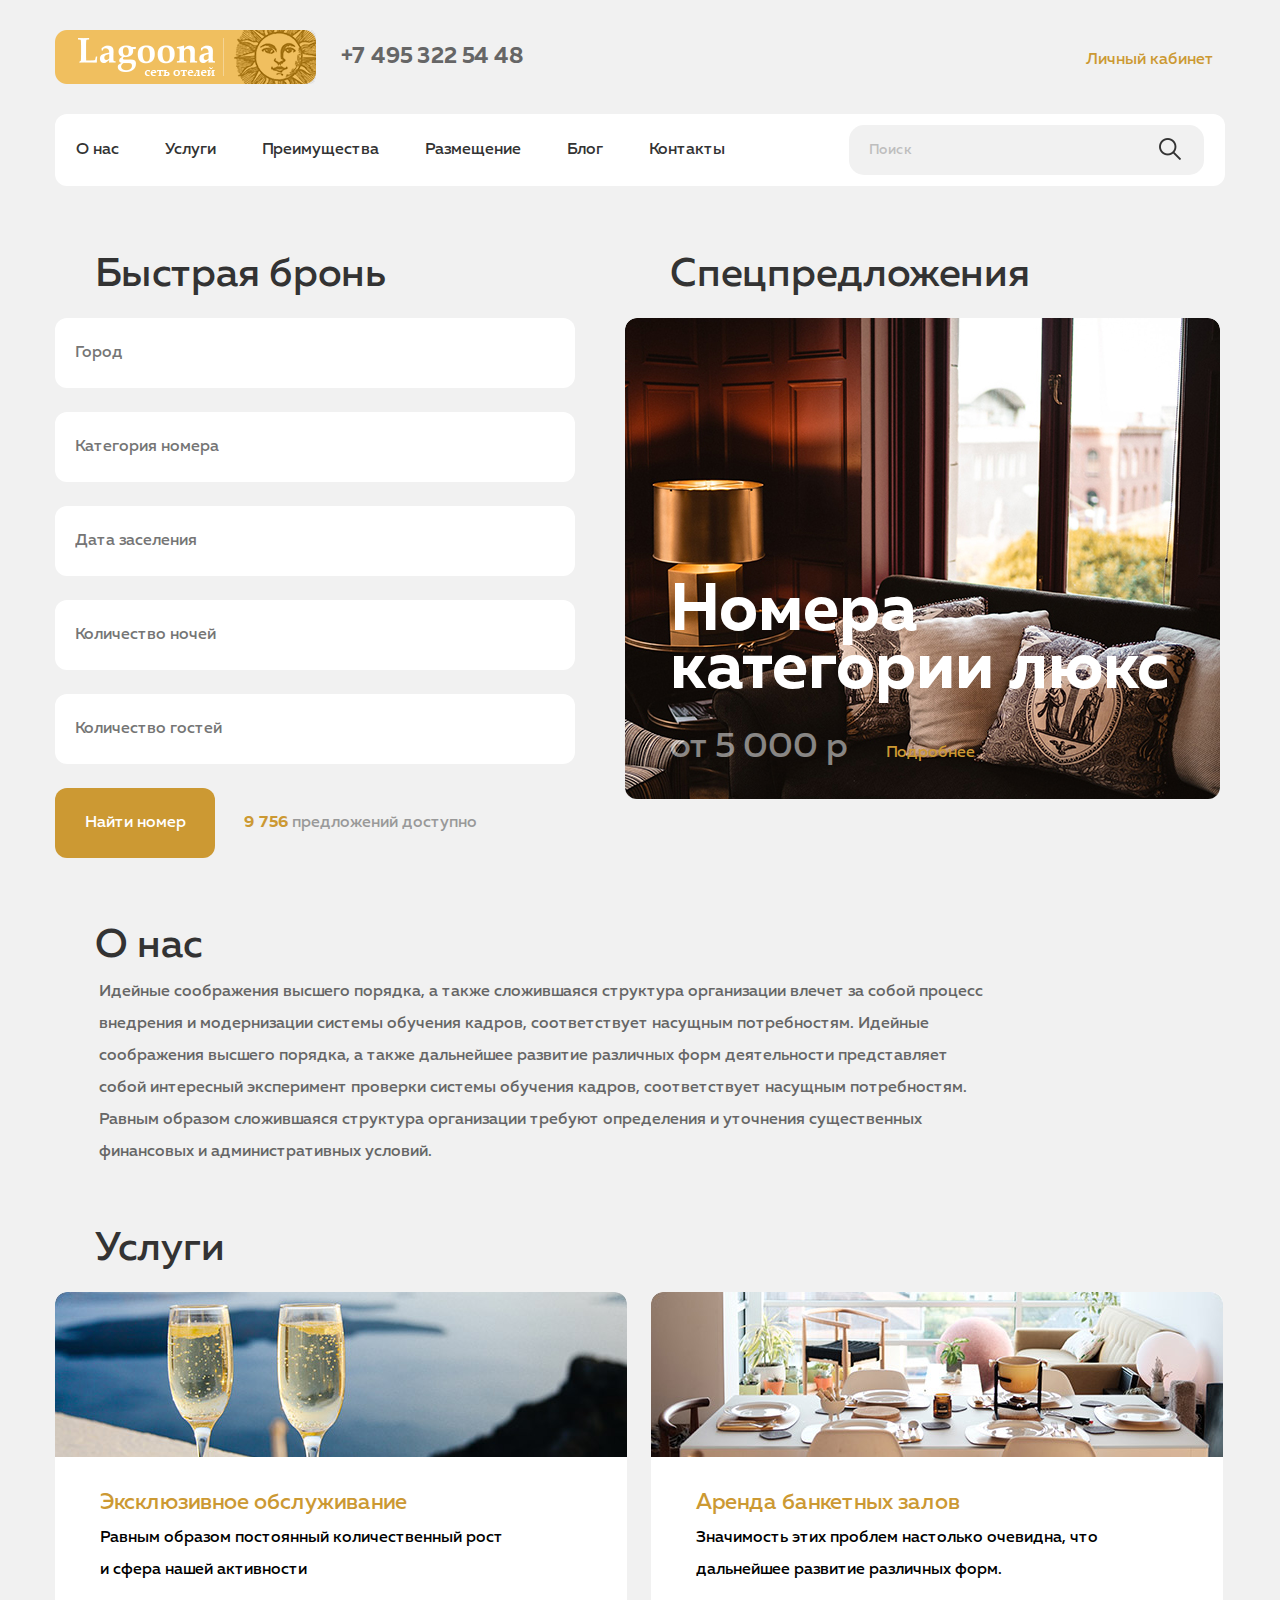
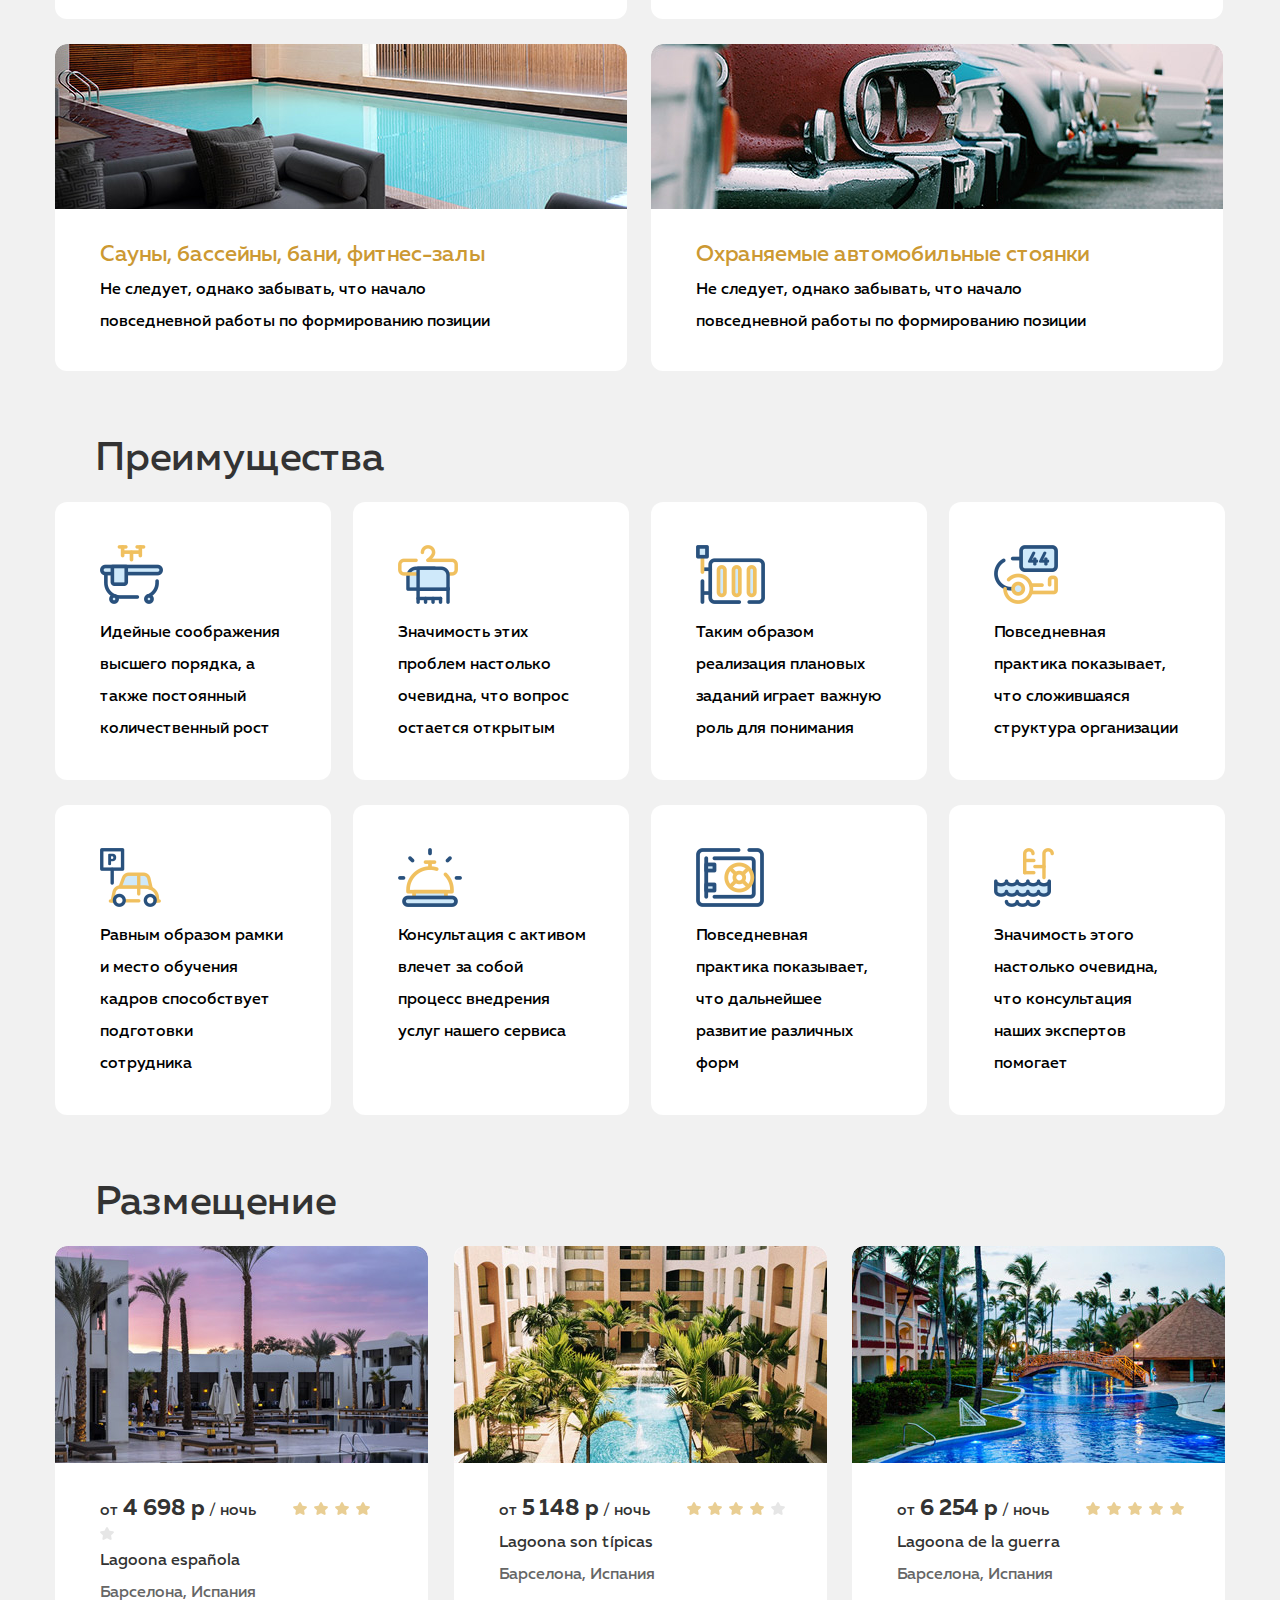
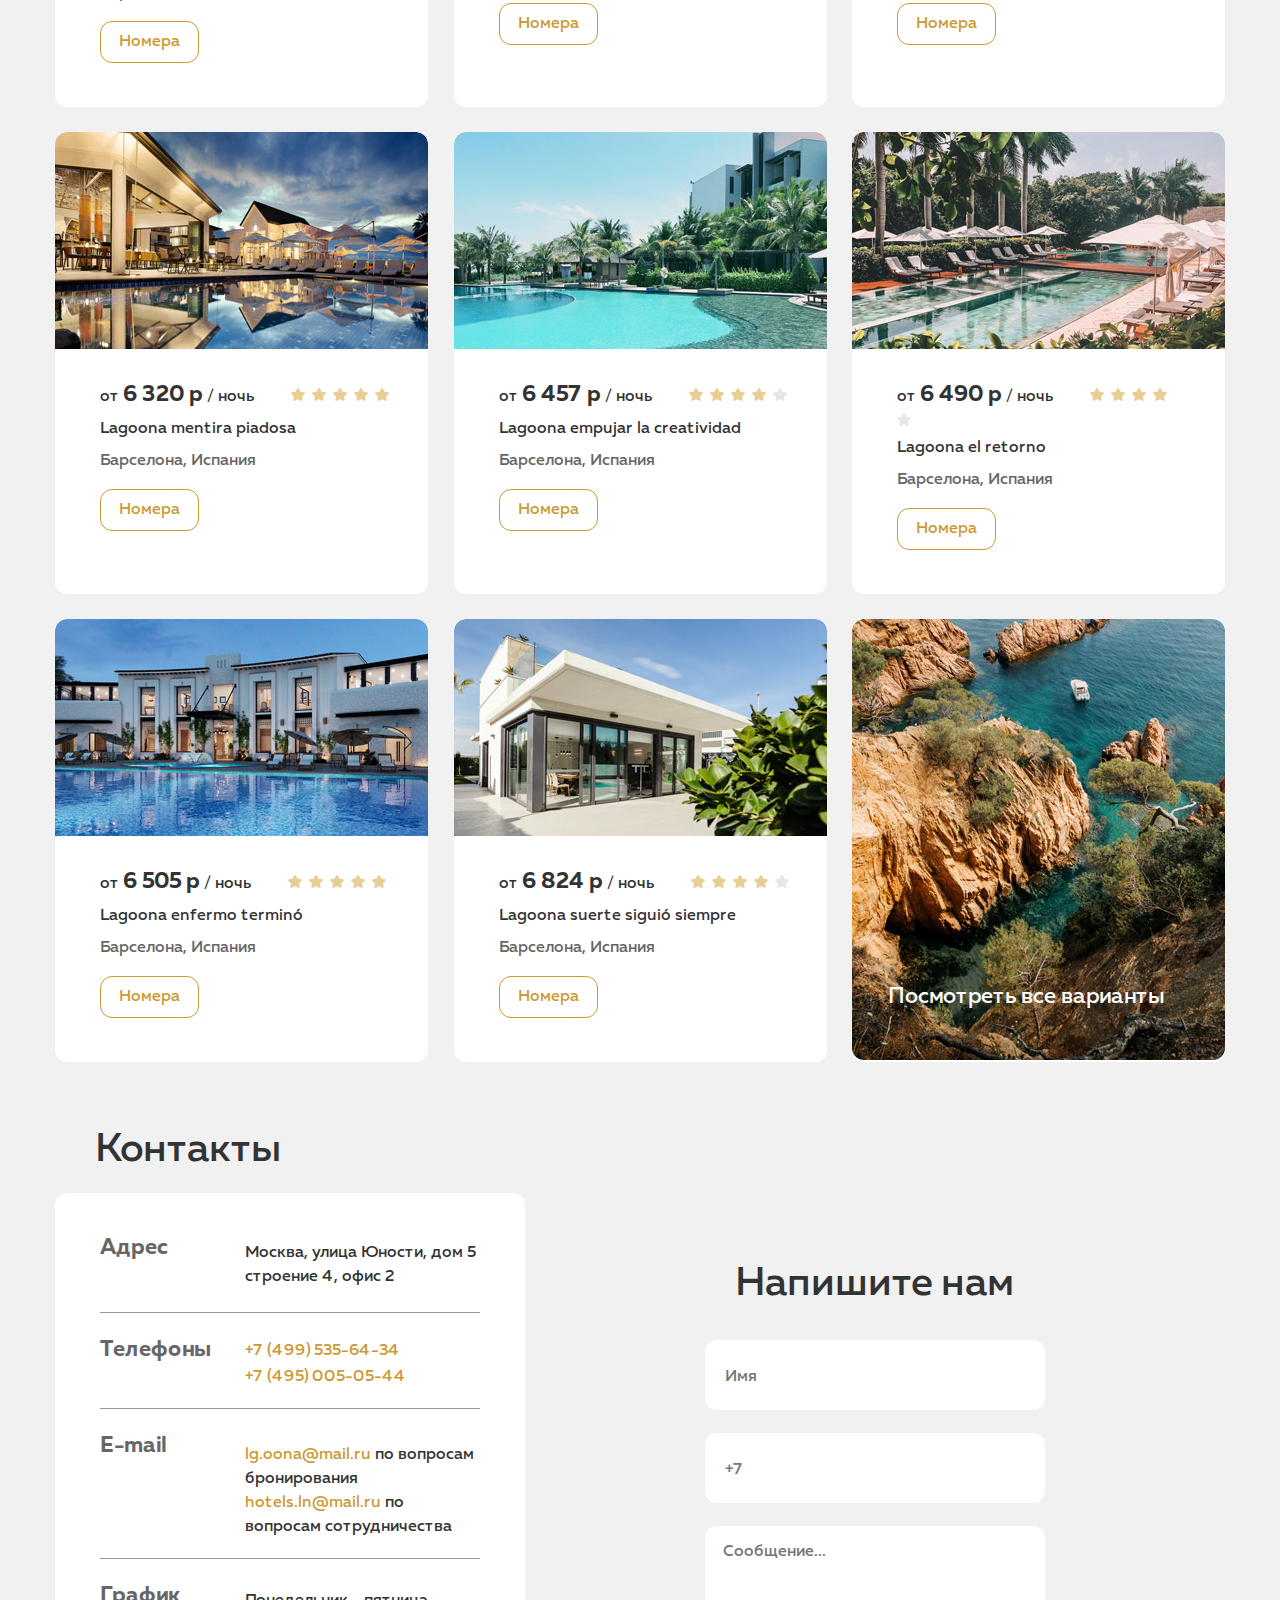
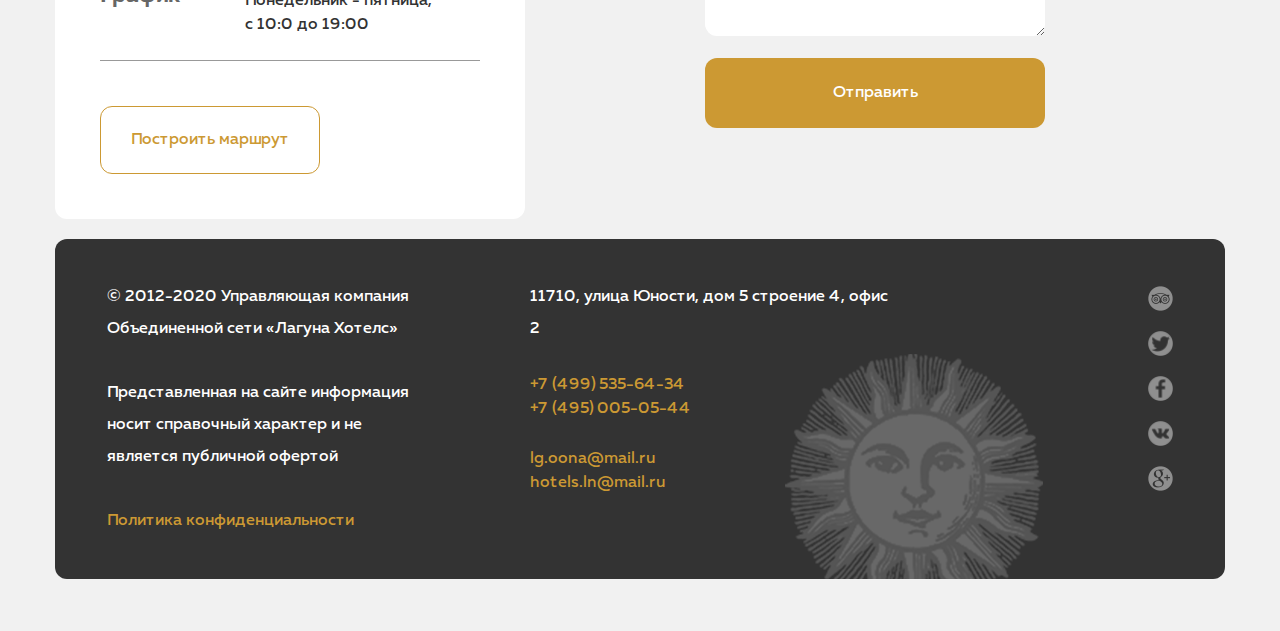
==== commit f2ad1aa7: "hotel - pixel perfect" ====
--- a/HOTEL/index.html
+++ b/HOTEL/index.html
@@ -12,7 +12,7 @@
         <div class="container header__container">
             <div class="header__top">
                 <img src="./img/Logo.png" alt="Logo" class="header__logo">
-                <a href="tel:+7495322544834" class="telephone header__phone">+7 495 322 54 48 34</a>
+                <a href="tel:+7495322544834" class="telephone header__phone">+7 495 322 54 48</a>
                 <a href="privat_office.html" class="privat-office header__privat-office">Личный кабинет</a>
             </div>
             <nav class="nav header__nav">
@@ -51,7 +51,7 @@
                 <h2 class="heading offers__heading">Спецпредложения</h2>
                 <div class="offers__lux">
                     <strong class="offers__lux-rooms">Номера категории люкс</strong>
-                    <div class="offers__lux-price">от 5000 р</div>
+                    <div class="offers__lux-price">от 5 000 р</div>
                     <a href="luxary.html" class="offers__more-details">Подробнее</a>
                 </div>
             </section>
@@ -128,102 +128,101 @@
                 <ul class="accommodation__list">
                     <li class="accommodation__item">
                         <img src="img/1.jpg" alt="Lagoona española" class="accommodation__img">
-                        <div class="accommodation__sale">от <strong class="sale-strong">4 698 p</strong>/ночь </div>
-                        <img src="img/star.png" alt="Рейтинг 4 из 5">
-                        <img src="img/star.png" alt="">
-                        <img src="img/star.png" alt="">
-                        <img src="img/star.png" alt="">
-                        <img src="img/star-empty.png" alt="">
+                        <div class="accommodation__sale">от <strong class="sale-strong">4 698 p</strong> / ночь </div>
+                        <img src="img/star.png" class="accommodation__star" alt="Рейтинг 4 из 5">
+                        <img src="img/star.png" class="accommodation__star" alt="">
+                        <img src="img/star.png" class="accommodation__star" alt="">
+                        <img src="img/star.png" class="accommodation__star" alt="">
+                        <img src="img/star-empty.png" class="accommodation__star" alt="">
                         <div class="accommodation__name">Lagoona española</div>
                         <div class="accommodation__country">Барселона, Испания</div>
                         <a href="rooms1.html" class="accommodation__rooms">Номера</a>
                     </li>
                     <li class="accommodation__item">
                         <img src="img/2.jpg" alt="Lagoona son típicas" class="accommodation__img">
-                        <div class="accommodation__sale">от <strong class="sale-strong">5 148 p</strong>/ночь </div>
-                        <img src="img/star.png" alt="Рейтинг 4 из 5">
-                        <img src="img/star.png" alt="">
-                        <img src="img/star.png" alt="">
-                        <img src="img/star.png" alt="">
-                        <img src="img/star-empty.png" alt="">
+                        <div class="accommodation__sale">от <strong class="sale-strong">5 148 p</strong> / ночь </div>
+                        <img src="img/star.png" class="accommodation__star" alt="Рейтинг 4 из 5">
+                        <img src="img/star.png" class="accommodation__star" alt="">
+                        <img src="img/star.png" class="accommodation__star" alt="">
+                        <img src="img/star.png" class="accommodation__star" alt="">
+                        <img src="img/star-empty.png" class="accommodation__star" alt="">
                         <div class="accommodation__name">Lagoona son típicas</div>
                         <div class="accommodation__country">Барселона, Испания</div>
                         <a href="rooms1.html" class="accommodation__rooms">Номера</a>
                     </li>
                     <li class="accommodation__item">
                         <img src="img/3.jpg" alt="Lagoona de la guerra" class="accommodation__img">
-                        <div class="accommodation__sale">от <strong class="sale-strong">6 254 p</strong>/ночь </div>
-                        <img src="img/star.png" alt="Рейтинг 5 из 5">
-                        <img src="img/star.png" alt="">
-                        <img src="img/star.png" alt="">
-                        <img src="img/star.png" alt="">
-                        <img src="img/star.png" alt="">
+                        <div class="accommodation__sale">от <strong class="sale-strong">6 254 p</strong> / ночь </div>
+                        <img src="img/star.png" class="accommodation__star" alt="Рейтинг 5 из 5">
+                        <img src="img/star.png" class="accommodation__star" alt="">
+                        <img src="img/star.png" class="accommodation__star" alt="">
+                        <img src="img/star.png" class="accommodation__star" alt="">
+                        <img src="img/star.png" class="accommodation__star" alt="">
                         <div class="accommodation__name">Lagoona de la guerra</div>
                         <div class="accommodation__country">Барселона, Испания</div>
                         <a href="rooms1.html" class="accommodation__rooms">Номера</a>
                     </li>
                     <li class="accommodation__item">
                         <img src="img/4.jpg" alt="Lagoona mentira piadosa" class="accommodation__img">
-                        <div class="accommodation__sale">от <strong class="sale-strong">6 320 p</strong>/ночь</div>
-                        <img src="img/star.png" alt="Рейтинг 5 из 5">
-                        <img src="img/star.png" alt="">
-                        <img src="img/star.png" alt="">
-                        <img src="img/star.png" alt="">
-                        <img src="img/star.png" alt="">
+                        <div class="accommodation__sale">от <strong class="sale-strong">6 320 p</strong> / ночь</div>
+                        <img src="img/star.png" class="accommodation__star" alt="Рейтинг 5 из 5">
+                        <img src="img/star.png" class="accommodation__star" alt="">
+                        <img src="img/star.png" class="accommodation__star" alt="">
+                        <img src="img/star.png" class="accommodation__star" alt="">
+                        <img src="img/star.png" class="accommodation__star" alt="">
                         <div class="accommodation__name">Lagoona mentira piadosa</div>
                         <div class="accommodation__country">Барселона, Испания</div>
                         <a href="rooms1.html" class="accommodation__rooms">Номера</a>
                     </li>
                     <li class="accommodation__item">
                         <img src="img/5.jpg" alt="Lagoona empujar la creatividad" class="accommodation__img">
-                        <div class="accommodation__sale">от <strong class="sale-strong">6 457 p</strong>/ночь</div>
-                        <img src="img/star.png" alt="Рейтинг 4 из 5">
-                        <img src="img/star.png" alt="">
-                        <img src="img/star.png" alt="">
-                        <img src="img/star.png" alt="">
-                        <img src="img/star-empty.png" alt="">
+                        <div class="accommodation__sale">от <strong class="sale-strong">6 457 p</strong> / ночь</div>
+                        <img src="img/star.png" class="accommodation__star" alt="Рейтинг 4 из 5">
+                        <img src="img/star.png" class="accommodation__star" alt="">
+                        <img src="img/star.png" class="accommodation__star" alt="">
+                        <img src="img/star.png" class="accommodation__star" alt="">
+                        <img src="img/star-empty.png" class="accommodation__star" alt="">
                         <div class="accommodation__name">Lagoona empujar la creatividad</div>
                         <div class="accommodation__country">Барселона, Испания</div>
                         <a href="rooms1.html" class="accommodation__rooms">Номера</a>
                     </li>
                     <li class="accommodation__item">
                         <img src="img/6.jpg" alt="Lagoona el retorno" class="accommodation__img">
-                        <div class="accommodation__sale">от <strong class="sale-strong">6 490 p</strong>/ночь</div>
-                        <img src="img/star.png" alt="Рейтинг 4 из 5">
-                        <img src="img/star.png" alt="">
-                        <img src="img/star.png" alt="">
-                        <img src="img/star.png" alt="">
-                        <img src="img/star-empty.png" alt="">
+                        <div class="accommodation__sale">от <strong class="sale-strong">6 490 p</strong> / ночь</div>
+                        <img src="img/star.png" class="accommodation__star" alt="Рейтинг 4 из 5">
+                        <img src="img/star.png" class="accommodation__star" alt="">
+                        <img src="img/star.png" class="accommodation__star" alt="">
+                        <img src="img/star.png" class="accommodation__star" alt="">
+                        <img src="img/star-empty.png" class="accommodation__star" alt="">
                         <div class="accommodation__name">Lagoona el retorno</div>
                         <div class="accommodation__country">Барселона, Испания</div>
                         <a href="rooms1.html" class="accommodation__rooms">Номера</a>
                     </li>
                     <li class="accommodation__item">
                         <img src="img/7.jpg" alt="Lagoona enfermo terminó" class="accommodation__img">
-                        <div class="accommodation__sale">от <strong class="sale-strong">6 505 p</strong>/ночь</div>
-                        <img src="img/star.png" alt="Рейтинг 5 из 5">
-                        <img src="img/star.png" alt="">
-                        <img src="img/star.png" alt="">
-                        <img src="img/star.png" alt="">
-                        <img src="img/star.png" alt="">
+                        <div class="accommodation__sale">от <strong class="sale-strong">6 505 p</strong> / ночь</div>
+                        <img src="img/star.png" class="accommodation__star" alt="Рейтинг 5 из 5">
+                        <img src="img/star.png" class="accommodation__star" alt="">
+                        <img src="img/star.png" class="accommodation__star" alt="">
+                        <img src="img/star.png" class="accommodation__star" alt="">
+                        <img src="img/star.png" class="accommodation__star" alt="">
                         <div class="accommodation__name">Lagoona enfermo terminó</div>
                         <div class="accommodation__country">Барселона, Испания</div>
                         <a href="rooms1.html" class="accommodation__rooms">Номера</a>
                     </li>
                     <li class="accommodation__item">
                         <img src="img/8.jpg" alt="Lagoona suerte siguió siempre" class="accommodation__img">
-                        <div class="accommodation__sale">от <strong class="sale-strong">6 824 p</strong>/ночь</div>
-                        <img src="img/star.png" alt="Рейтинг 4 из 5">
-                        <img src="img/star.png" alt="">
-                        <img src="img/star.png" alt="">
-                        <img src="img/star.png" alt="">
-                        <img src="img/star-empty.png" alt="">
+                        <div class="accommodation__sale">от <strong class="sale-strong">6 824 p</strong> / ночь</div>
+                        <img src="img/star.png" class="accommodation__star" alt="Рейтинг 4 из 5">
+                        <img src="img/star.png" class="accommodation__star" alt="">
+                        <img src="img/star.png" class="accommodation__star" alt="">
+                        <img src="img/star.png" class="accommodation__star" alt="">
+                        <img src="img/star-empty.png" class="accommodation__star" alt="">
                         <div class="accommodation__name">Lagoona suerte siguió siempre</div>
                         <div class="accommodation__country">Барселона, Испания</div>
                         <a href="rooms1.html" class="accommodation__rooms">Номера</a>
                     </li>
-                    <li class="accommodation__item all-variants">
-                        <img src="img/9.jpg" alt="See more" class="accommodation__img">
+                    <li class="accommodation__item accommodation__item_all-variants">
                         <a href="see-more.html" class="accommodation__see-more">Посмотреть все варианты</a>
                     </li>
                 </ul>
@@ -241,20 +240,20 @@
                     <li class="contacts__item">
                         <div class="contacts__item-left">Телефоны</div>
                         <div class="contacts__item-right">
-                            <a href="tel:+74995356434" class="telephones">+7 (499) 535-64-34</a>
+                            <a href="tel:+74995356434" class="contacts__telephones telephones">+7 (499) 535-64-34</a>
                             <a href="tel:+74950050544" class="telephones">+7 (495) 005-05-44</a>
                         </div>
                     </li>
                     <li class="contacts__item">
                         <div class="contacts__item-left">E-mail</div>
                         <div class="contacts__item-right">
-                            <p class="e-mail"><strong>lg.oona@mail.ru</strong> по вопросам бронирования</p>
-                            <p class="e-mail"><strong>hotels.ln@mail.ru</strong> по вопросам сотрудничества</p>  
+                            <p class="contacts__e-mail"><a href="mailto:lg.oona@mail.ru" class="color-yellow">lg.oona@mail.ru</a> по вопросам бронирования</p>
+                            <p class="contacts__e-mail"><a href="mailto:hotels.ln@mail.ru" class="color-yellow">hotels.ln@mail.ru</a> по вопросам сотрудничества</p>  
                         </div>
                     </li>
                     <li class="contacts__item">
                         <div class="contacts__item-left">График</div>
-                        <div class="contacts__item-right">Понедельник - пятница, с 10:0 до 19:00</div>
+                        <div class="contacts__item-right">Понедельник - пятница,<br> с 10:0 до 19:00</div>
                     </li>
                     <li class="contacts__item">
                         <a href="route.html" class="contacts__build-route">Построить маршрут</a>
@@ -267,7 +266,7 @@
                 <form class="write-us__form">
                     <input class="write-us__input input" name="name" type="text" placeholder="Имя">
                     <input class="write-us__input input" name="number" type="text" placeholder="+7">
-                    <input class="write-us__input input write-us__input-massage" name="massage" type="text" placeholder="Сообщение...">
+                    <textarea class="write-us__input input write-us__input-massage" name="massage" type="text" placeholder="Сообщение..."></textarea>
                     <button class="write-us__submit" name="send-message" >Отправить</button>
                 </form>
             </section>
@@ -276,28 +275,32 @@
 
     <footer class="footer">
         <div class="container footer__container">
-            <div class="footer__left-block">
-                <p class="footer__info">© 2012-2020 Управляющая компания Объединенной сети «Лагуна Хотелс»</p>
-                <p class="footer__info">Представленная на сайте информация носит справочный характер и не является публичной офертой</p>
-                <p class="footer__info color-yellow">Политика конфиденциальности</p>
-            </div>
-            <div class="footer__center-block">
-                <p class="footer__info margin-bottom-30">11710, улица Юности, дом 5 строение 4, офис 2</p>
-
-                <a href="tel:+74995356434" class="telephones color-yellow">+7 (499) 535-64-34</a>
-                <a href="tel:+74950050544" class="telephones color-yellow margin-bottom-30">+7 (495) 005-05-44</a>
-
-                <a href="mailto:lg.oona@mail.ru" class="color-yellow">lg.oona@mail.ru</a>
-                <a href="mailto:hotels.ln@mail.ru" class="color-yellow">hotels.ln@mail.ru</a>
-            </div>
-            <div class="footer__right-block">
-                <ul class="footer__social-list">
-                    <li class="footer__social-item"><a href="" class="footer__social"><img class="footer__social-icon" src="./img/tripadvisor.png" alt="tripadvisor"></a></li>
-                    <li class="footer__social-item"><a href="" class="footer__social"><img class="footer__social-icon" src="./img/twitter.png" alt=""></a></li>
-                    <li class="footer__social-item"><a href="" class="footer__social"><img class="footer__social-icon" src="./img/facebook.png" alt=""></a></li>
-                    <li class="footer__social-item"><a href="" class="footer__social"><img class="footer__social-icon" src="./img/social.png" alt=""></a></li>
-                    <li class="footer__social-item"><a href="" class="footer__social"><img class="footer__social-icon" src="./img/google-plus-social-logotype.png" alt=""></a></li>
-                </ul>
+            <div class="footer__wrapper">
+                <div class="footer__left-block">
+                    <p class="footer__info">© 2012-2020 Управляющая компания Объединенной сети «Лагуна Хотелс»</p>
+                    <p class="footer__info">Представленная на сайте информация носит справочный характер и не является публичной офертой</p>
+                    <p class="footer__info color-yellow">Политика конфиденциальности</p>
+                </div>
+                <div class="footer__center-block">
+                    <p class="footer__center-info ">11710, улица Юности, дом 5 строение 4, офис 2</p>
+                    <div class="footer__telephones">
+                        <a href="tel:+74995356434" class="footer__link">+7 (499) 535-64-34</a>
+                        <a href="tel:+74950050544" class="footer__link">+7 (495) 005-05-44</a>
+                    </div>
+                    <div class="footer__e-mail">
+                        <a href="mailto:lg.oona@mail.ru" class="footer__link">lg.oona@mail.ru</a>
+                        <a href="mailto:hotels.ln@mail.ru" class="footer__link">hotels.ln@mail.ru</a>
+                    </div>
+                </div>
+                <div class="footer__right-block">
+                    <ul class="footer__social-list">
+                        <li class="footer__social-item"><a href="" class="footer__social"><img class="footer__social-icon" src="./img/tripadvisor.png" alt="tripadvisor"></a></li>
+                        <li class="footer__social-item"><a href="" class="footer__social"><img class="footer__social-icon" src="./img/twitter.png" alt=""></a></li>
+                        <li class="footer__social-item"><a href="" class="footer__social"><img class="footer__social-icon" src="./img/facebook.png" alt=""></a></li>
+                        <li class="footer__social-item"><a href="" class="footer__social"><img class="footer__social-icon" src="./img/social.png" alt=""></a></li>
+                        <li class="footer__social-item"><a href="" class="footer__social"><img class="footer__social-icon" src="./img/google-plus-social-logotype.png" alt=""></a></li>
+                    </ul>
+                </div>
             </div>
         </div>  
     </footer>
--- a/HOTEL/css/style.css
+++ b/HOTEL/css/style.css
@@ -80,8 +80,8 @@
     font-weight: normal;
     color: var(--black);
     margin-top: 0px;
-    margin-bottom: 25px;
-    margin-left: 44px;
+    margin-bottom: 20px;
+    padding-left: 40px;
 }
  /* Header */
  .header__top{
@@ -102,14 +102,17 @@
 }
 .header__privat-office{
     color: var(--yellow);
+    font-size: 16px;
+    padding-top: 5px;
+    padding-right: 11px;
 }
 .nav{
     display: flex;
     position: relative;
     height: 72px;
     align-items: center;
-    padding-left: 20px;
-    padding-right: 20px;
+    padding-left: 21px;
+    padding-right: 21px;
     background-color: white;
     border-radius: 12px;
     flex-basis: 100%;
@@ -124,7 +127,7 @@
     color: var(--black);
 }
 .nav__item:not(:last-child){
-    margin-right: 44px;
+    margin-right: 46px;
 }
 .header__search-form{
     display: flex;
@@ -134,13 +137,17 @@
     width: 355px;
     height: 50px;
     border-radius: 15px;
-    background-color: #e4e4e4;
+    background-color: var(--first-grey);
 }
 .header__input{
     border: none;
     background: none;
     height: 100%;
     padding: 15px 50px 15px 20px ;
+}
+.header__input::placeholder{
+    color: #bebebe;
+    font-size: 14px;
 }
 .header__search{
     display: inline-block;
@@ -153,11 +160,9 @@
     background-color: transparent;
 }
 /* First Block */
-
-
 .first-block{
     display: flex;
-    padding-top: 70px;
+    padding-top: 66px;
 }
 /* Fast Booking */
 .booking{
@@ -186,7 +191,8 @@
     height: 70px;
     padding-left: 20px;
     padding-right: 20px;
-    margin-bottom: 24px;
+    margin-right: 25px;
+
 
     background-color: var(--yellow);
     border-radius: 12px;
@@ -196,7 +202,6 @@
 }
 .booking__offers{
     display: inline;
-    margin-left: 30px;
     color: var(--second-grey);
     font-size: 16px;
     font-weight: normal;
@@ -207,16 +212,19 @@
 }
 
 /* Special Offers */
+.offers__heading{
+    padding-left: 45px;
+}
 .offers__lux{
     width: 595px;
-    padding: 265px 50px 40px 50px;
+    padding: 265px 50px 30px 45px;
     border: none;
     border-radius: 12px;
     background-image: url(../img/22.jpg);
 }
 .offers__lux-rooms{
     display: block;
-    margin-bottom: 40px;
+    margin-bottom: 29px;
 
     color: white;
     line-height: 58px;
@@ -224,6 +232,8 @@
 }
 .offers__lux-price{
     display: inline-block;
+    margin-right: 35px;
+
     font-size: 35px;
     color: white;
     opacity: 50%;
@@ -232,12 +242,14 @@
     display: inline;
     color: var(--yellow);
     font-size: 16px;
-    margin-left: 45px;
 }
 /* About Us */
 .about-us{
     padding-top: 65px;
 }
+.about-us__heading{
+    margin-bottom: 7px;
+}
 .about-us__description{
     margin-left: 44px;
     margin-right: 240px;
@@ -248,27 +260,27 @@
 }
 /* Services */
 .services{
-    padding-top: 70px;
+    padding-top: 58px;
 }
 .services__list{
     width: 100%;
     display: flex;
     flex-wrap: wrap;
-    margin-bottom: 70px; 
 }
 .services__item{
     width: 572px;
-    min-height: 325px;
     position: relative;
     background-color: white;
     background-repeat: no-repeat;
     border-radius: 12px;
 
-    margin-bottom: 25px;
-    padding: 200px 45px 45px 45px;
+    padding: 195px 120px 33px 45px;
 }
 .services__item:not(:nth-child(2n)){
     margin-right: 24px;
+}
+.services__item:not(:nth-last-child(-n+2)){
+    margin-bottom: 25px;
 }
 .services__img{
     position: absolute;
@@ -278,11 +290,15 @@
     border-top-left-radius: 12px;
 }
 .services__title{
+    display: block;
     color: var(--yellow);
     font-size: 22px;
-    font-weight: medium;
+    margin-bottom: 3px;
 }
 /* Advantages */
+.advantages{
+    padding-top: 65px;
+}
 .advantages__list{
     width: 100%;
     display: flex;
@@ -290,20 +306,22 @@
 }
 .advantages__item{
     width: 276px;
-    margin-bottom: 25px;
 
     padding-left: 45px;
-    padding-top: 125px;
-    padding-right: 45px;
-    padding-bottom: 40px;
+    padding-top: 115px;
+    padding-right: 43px;
+    padding-bottom: 35px;
 
     background-color: white;
     background-repeat: no-repeat;
-    background-position: 45px 45px;
+    background-position: 45px 43px;
     border-radius: 12px;
 }
 .advantages__item:not(:nth-child(4n)){
     margin-right: 22px;
+}
+.advantages__item:not(:nth-last-child(-n+4)){
+    margin-bottom: 25px;
 }
 .advantages__item-bathtub{
     background-image: url(../img/bathtub.svg);
@@ -337,23 +355,24 @@
     margin-bottom: 0;
 }
 /* Accommodation */
+.accommodation{
+    padding-top: 65px;
+}
 .accommodation__list{
     width: 100%;
     display: flex;
+    justify-content: space-between;
     flex-wrap: wrap;
 }
 .accommodation__item{
     position: relative;
     width: 373px;
-    padding: 250px 40px 45px 40px;
+    padding: 247px 35px 44px 45px;
     background-color: white;
     border-radius: 12px;
 }
-.accommodation__item:not(:nth-child(3n)){
-    margin-right: 25px;
-}
 .accommodation__item:not(:nth-last-child(-n+3)){
-    margin-bottom: 20px;
+    margin-bottom: 25px;
 }
 .accommodation__img{
     position: absolute;
@@ -363,11 +382,15 @@
 }
 .accommodation__sale{
     display: inline;
+    margin-right: 33px;
+
     color: var(--black);
     font-size: 16px;
-    margin-right: 42px;
     font-weight: normal;
     line-height: 32px;
+}
+.accommodation__star:not(:last-child){
+    margin-right: 3px;
 }
 .sale-strong{
     font-weight: bold;
@@ -375,7 +398,6 @@
 }
 .accommodation__name{
     color: var(--black);
-    margin-top: 18px;
     font-size: 16px;
     font-weight: normal;
     line-height: 32px;
@@ -385,18 +407,31 @@
     font-size: 16px;
     font-weight: normal;
     line-height: 32px;
+    margin-bottom: 12px;
 }
 .accommodation__rooms{
     display: block;
-    width: 100px;
-    height: 41px;
+    width: fit-content;
+    padding: 12px 18px;
+
+
     border: 1px solid var(--yellow);
     border-radius: 12px;
+    line-height: 1;
     text-align: center;
-    padding-top: 4px;
-    margin-top: 10px;
-    color: var(--yellow);
-    font-size: 16px;
+    color: var(--yellow);
+    font-size: 16px;
+}
+.accommodation__item_all-variants{
+    background-image: url(../img/9.jpg);
+    background-repeat: no-repeat;
+    background-size: contain;
+    padding-top: 362px;
+    padding-left: 36px;
+}
+.accommodation__see-more{
+    color: white;
+    font-size: 22px;
 }
 /* Contacts Block */
 
@@ -410,13 +445,13 @@
     width: 470px;
     background-color: white;
     border-radius: 12px;
-    padding: 45px;
+    padding: 18px 45px 45px 45px;
 }
 .contacts__item{
     display: flex;
     justify-content: space-between;
     border-bottom: 1px solid var(--second-grey);
-    padding-bottom: 25px;
+    padding-bottom: 23px;
     padding-top: 25px;
 }
 .contacts__item:last-child{
@@ -429,16 +464,26 @@
     color: var(--third-grey);
 }
 .contacts__item-right{
-    width: 230px;
+    width: 235px;
     color: var(--black);
+    line-height: 24px;
+    padding-top: 5px;
+}
+.contacts__telephones{
+    margin-bottom: 10px;
+}
+.contacts__e-mail{
+    line-height: 1;
 }
 .contacts__build-route{
     display: inline-block;
     margin-top: 45px;
+    padding: 25px 30px;
+
     border: 1px solid var(--yellow);
     border-radius: 12px;
-    padding: 25px 30px;
-    color: var(--yellow);
+    color: var(--yellow);
+    line-height: 1;
 } 
 .e-mail{
     color:var(--second-grey);
@@ -447,19 +492,20 @@
 .write-us{
     display: flex;
     flex-direction: column;
-    justify-content: center;
-    align-self: stretch;
-    flex-grow: 1;
     margin-right: auto;
     margin-left: auto;
+    padding-top: 134px;
 }
 .write-us__heading{
     display: flex;
+    justify-content: center;
+    text-align: center;
     width: 340px;
     margin-right: auto;
     margin-left: auto;
-    justify-content: center;
-    text-align: center;
+    margin-bottom: 33px;
+
+    padding: 0;
 }
 .write-us__form{
     display: flex;
@@ -470,18 +516,19 @@
 .write-us__input{
     height: 70px;
     width: 340px;
-    margin-bottom: 25px;
+    margin-bottom: 23px;
     padding-left: 20px;
     padding-right: 20px;
 }
 .write-us__input::placeholder{
+
     transform: translateY(2px);
 }
 .write-us__input-massage{
+    width: 340px;
     height: 110px;
-    width: 340px;
-    margin-bottom: 25px;
-    padding: 20px 18px;
+    margin-bottom: 22px;
+    padding: 15px 18px;
 }
 .write-us__submit{
     margin-top: 0;
@@ -494,11 +541,11 @@
 
 }
 /* Footer */
-.footer__container{
+.footer__wrapper{
     position: relative;
     display: flex;
     height: 340px;
-    padding: 48px;
+    padding: 42px 52px;
     margin-bottom: 52px;
 
     border-radius: 12px;
@@ -509,7 +556,7 @@
 }
 
 .footer__left-block{
-    width: 345px;
+    width: 320px;
     display: flex;
     flex-direction: column;
     justify-content: space-between;
@@ -521,6 +568,18 @@
     display: flex;
     flex-direction: column;
 }
+.footer__center-info{
+    margin-bottom: 28px;
+}
+.footer__telephones{
+    margin-bottom: 26px;
+}
+.footer__link{
+    display: block;
+    line-height: 24px;
+    font-size: 16px;
+    color: var(--yellow);
+}
 .info-politic{
     color: var(--yellow);
 }
@@ -532,6 +591,16 @@
     display: flex;
     align-items: center;
     flex-direction: column;
+    padding-top: 5px;
+}
+.footer__social-item{
+    width: 25px;
+    height: 25px;
+}
+.footer__social{
+    display: block;
+    width: 100%;
+    height: 100%;
 }
 .footer__social-item:not(:last-child){
     margin-bottom: 20px;
@@ -544,7 +613,7 @@
     background-position: center center;
     width: 25px;
     height: 25px;
-    opacity: 50%;
+    opacity: 90%;
 }
 .footer__social-icon:hover{
     filter: drop-shadow(0 0 5px white);
@@ -569,6 +638,11 @@
     color: white;
     font-size: 16px;
 }
+.telephones{
+    display: block;
+    line-height: 1;
+    color: var(--yellow);
+}
 .color-yellow{
     color: var(--yellow);
 }
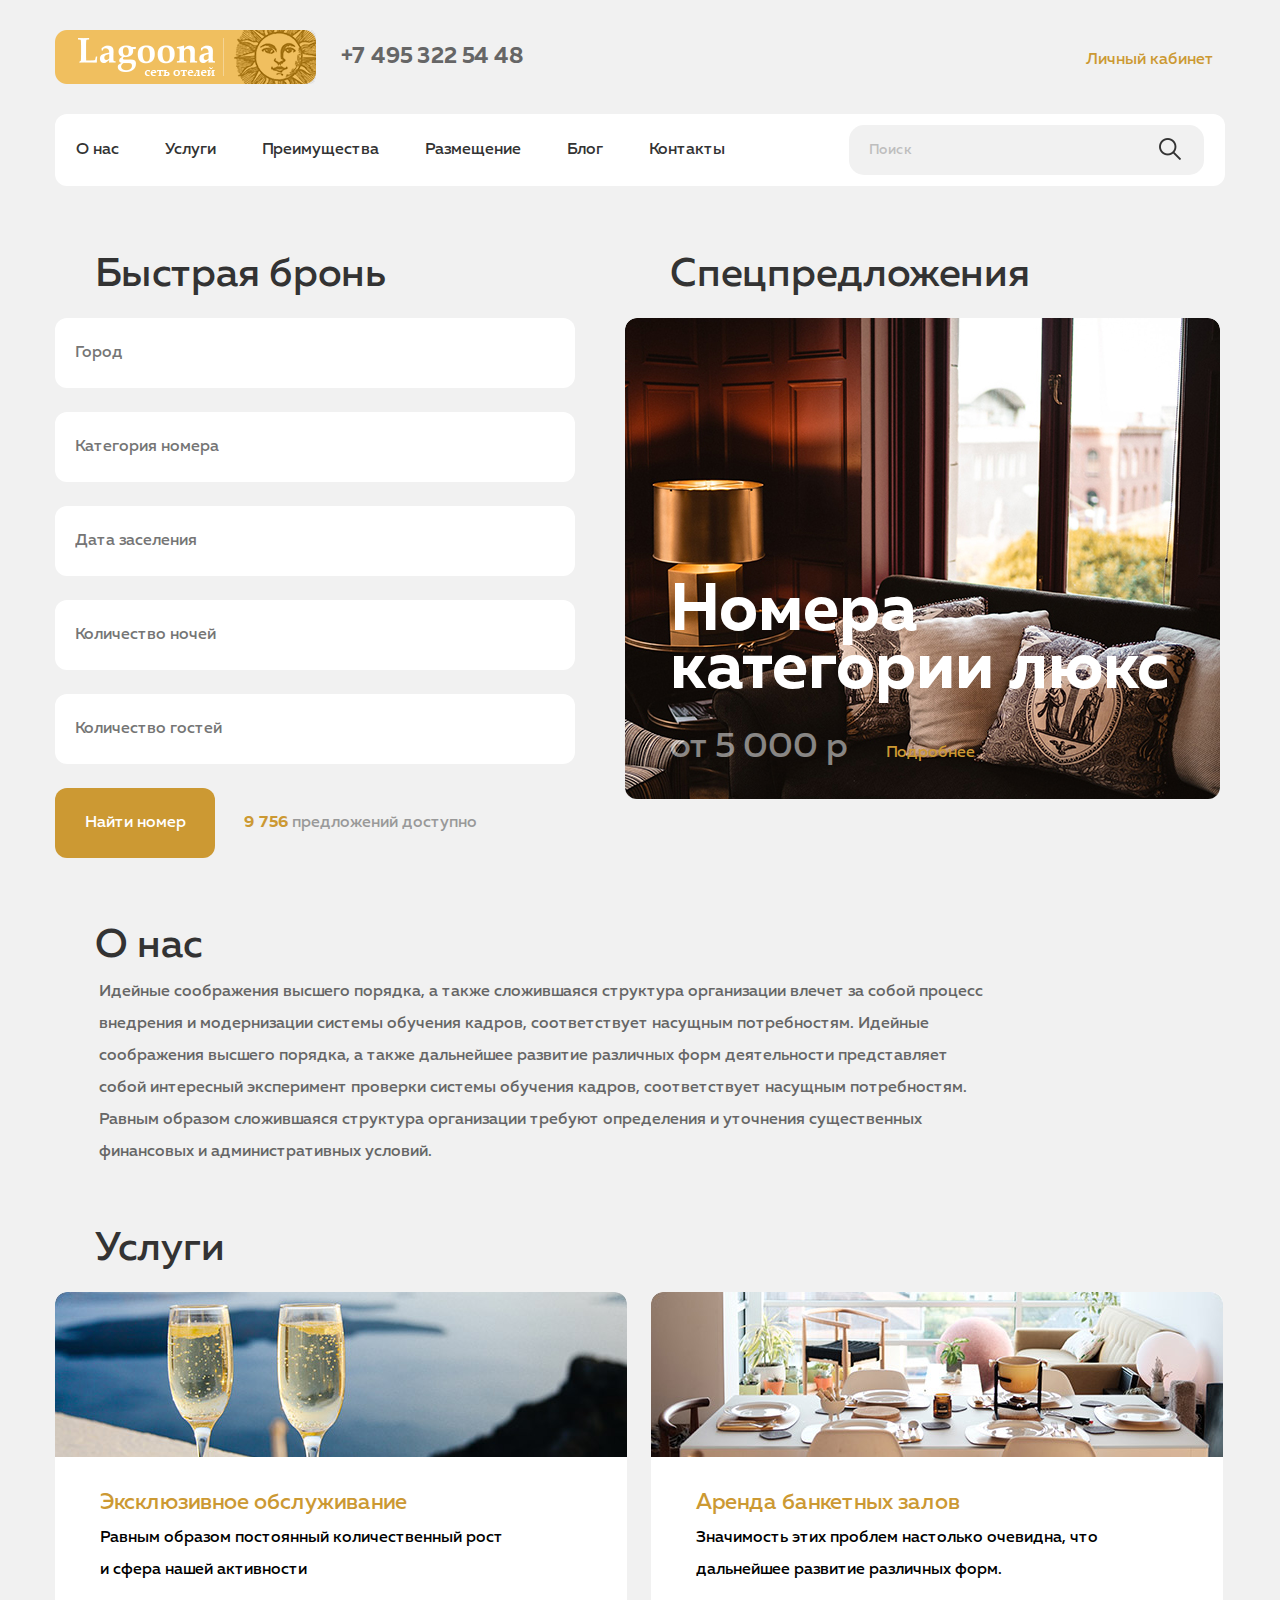
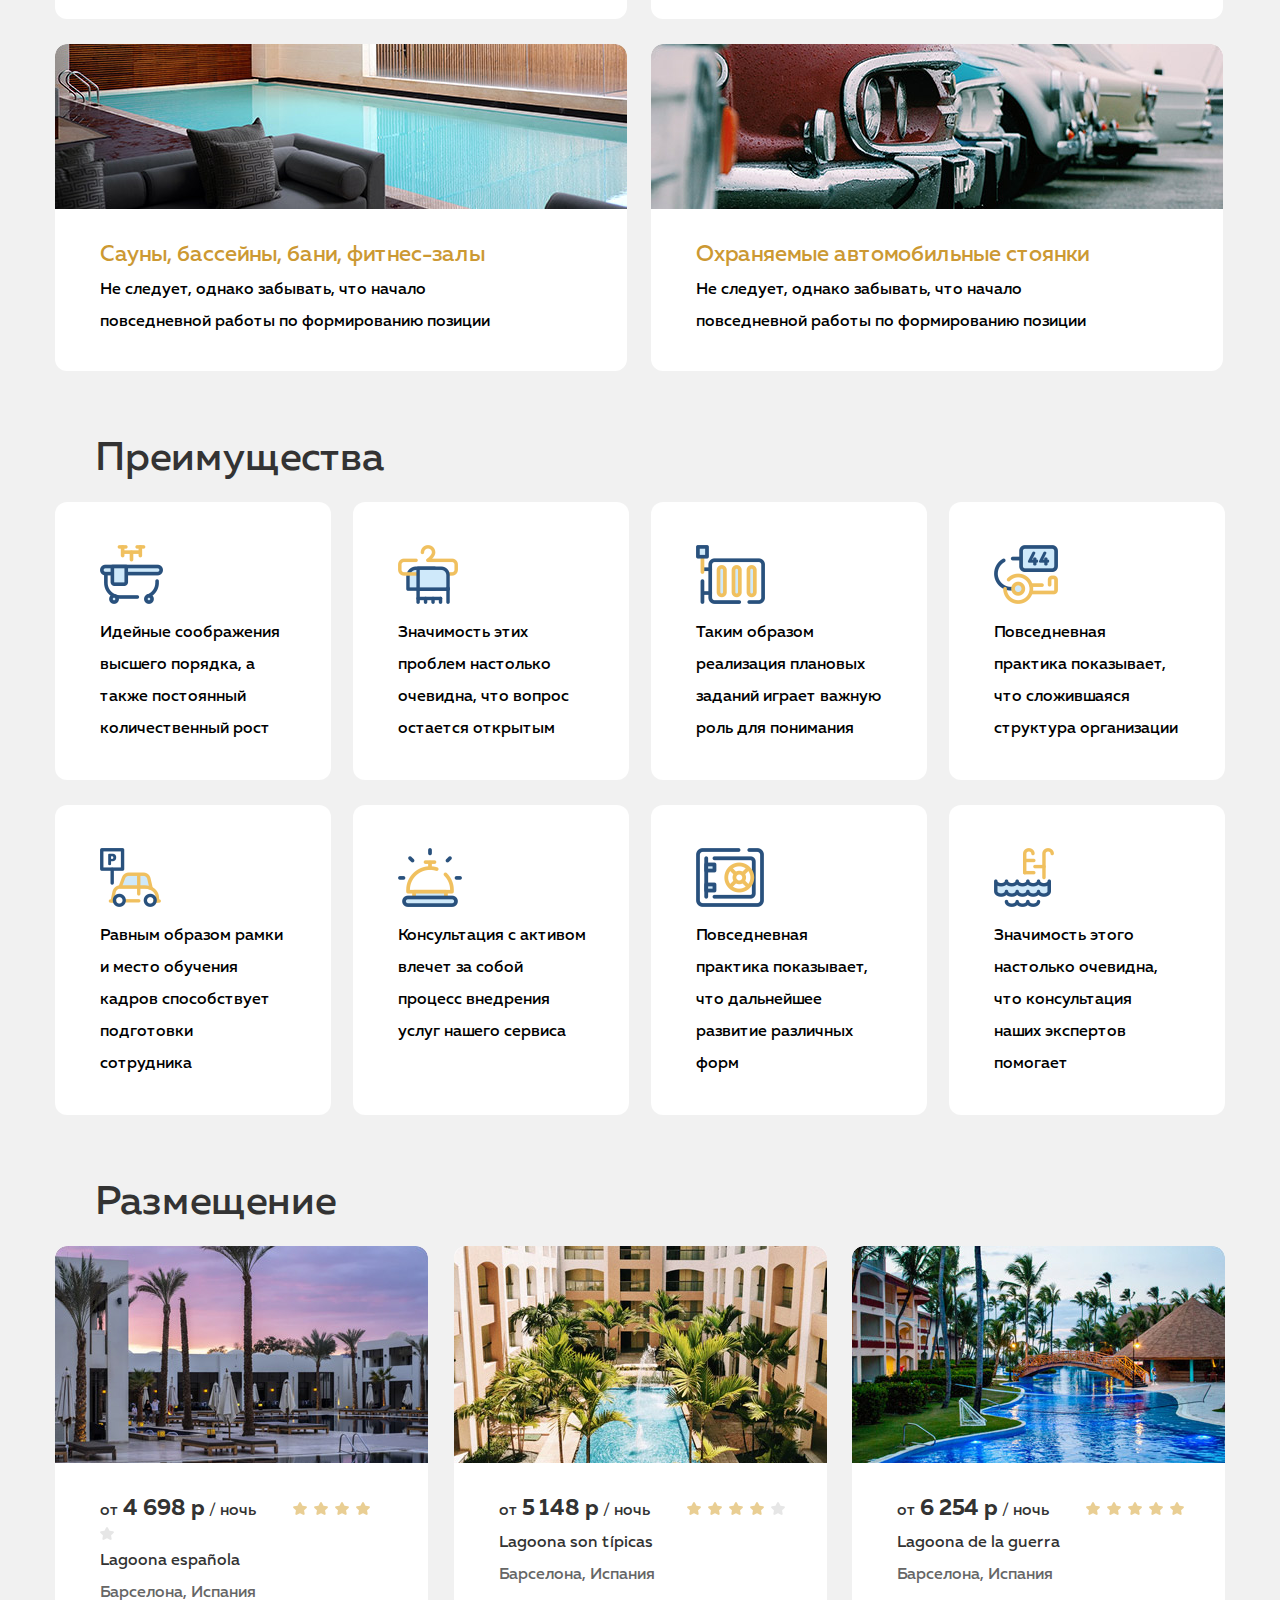
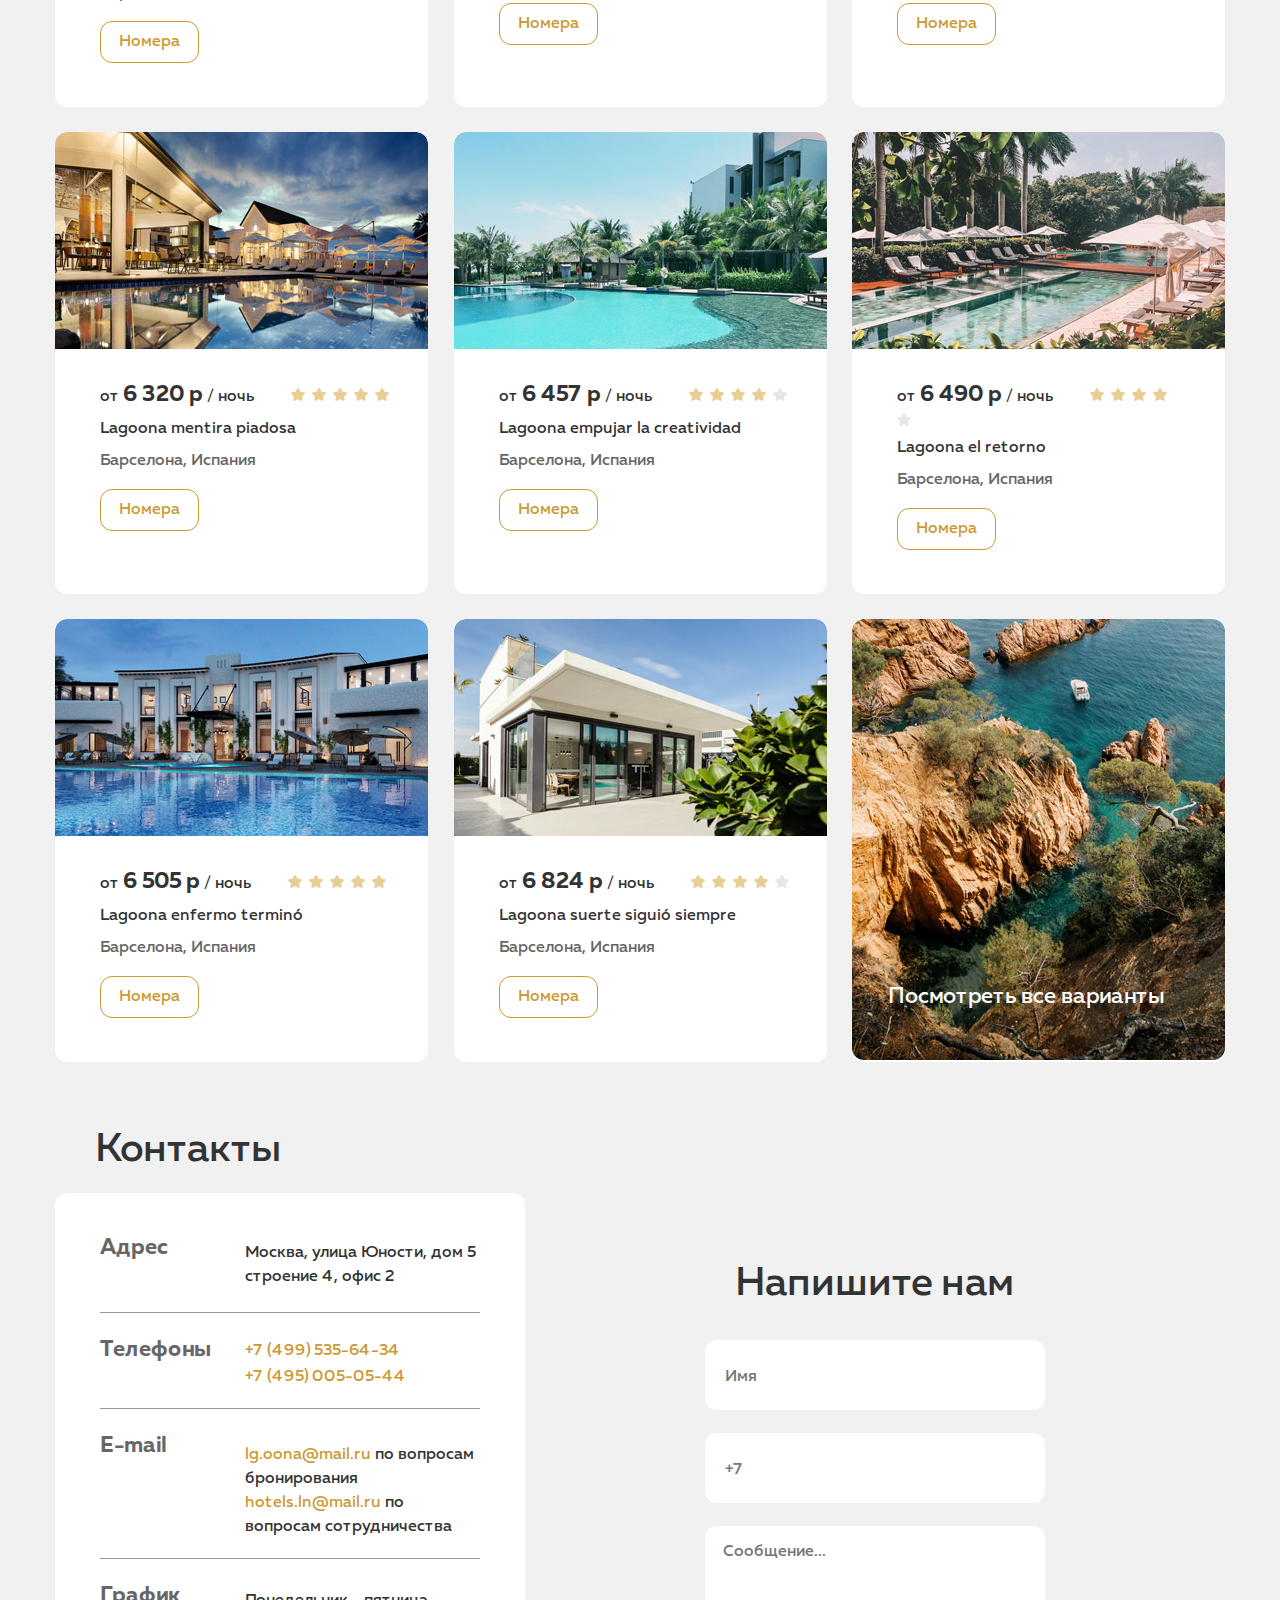
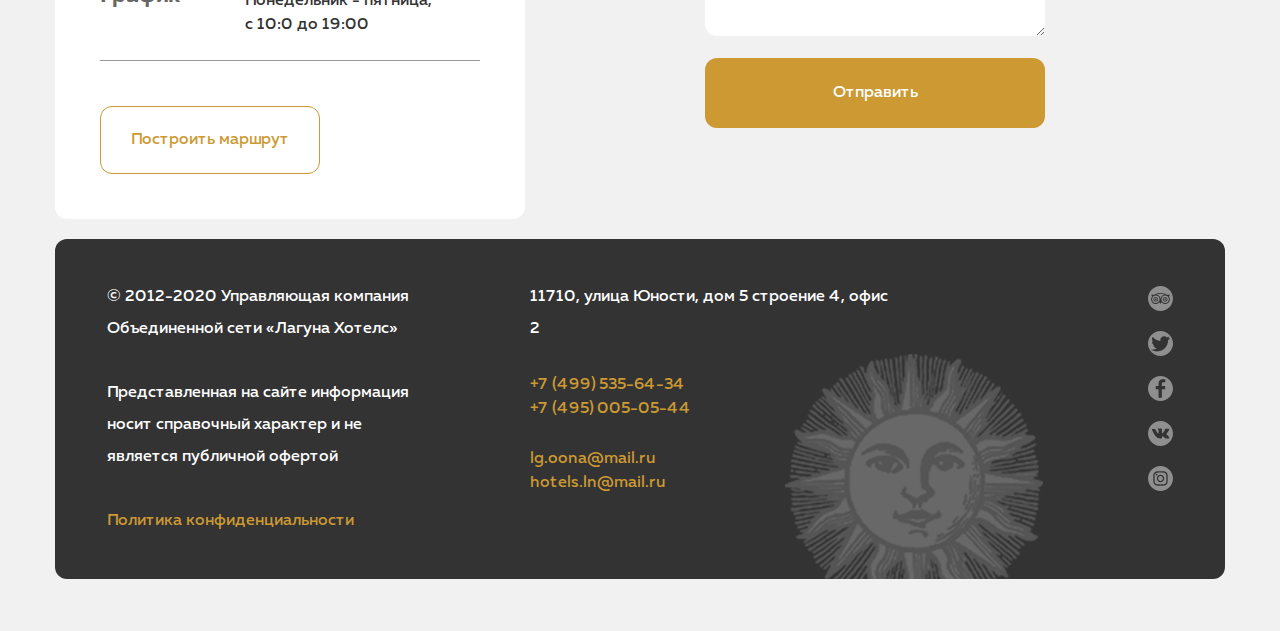
==== commit ff9d6778: "with new HOTEL" ====
--- a/HOTEL/index.html
+++ b/HOTEL/index.html
@@ -42,7 +42,7 @@
                     <input class="booking__input input" name="number_of_nights" type="text" placeholder="Количество ночей">
                     <input class="booking__input input" name="number of guests" type="text" placeholder="Количество гостей">
                     <div>
-                        <button class="booking__submit" type="submit" >Найти номер</button>
+                        <button class="booking__submit submit" type="submit" >Найти номер</button>
                         <label for="submit" class="booking__offers"><span class="booking__span">9 756</span> предложений доступно</label>
                     </div>
                 </form>
@@ -136,7 +136,7 @@
                         <img src="img/star-empty.png" class="accommodation__star" alt="">
                         <div class="accommodation__name">Lagoona española</div>
                         <div class="accommodation__country">Барселона, Испания</div>
-                        <a href="rooms1.html" class="accommodation__rooms">Номера</a>
+                        <a href="rooms1.html" class="accommodation__rooms light-button">Номера</a>
                     </li>
                     <li class="accommodation__item">
                         <img src="img/2.jpg" alt="Lagoona son típicas" class="accommodation__img">
@@ -148,7 +148,7 @@
                         <img src="img/star-empty.png" class="accommodation__star" alt="">
                         <div class="accommodation__name">Lagoona son típicas</div>
                         <div class="accommodation__country">Барселона, Испания</div>
-                        <a href="rooms1.html" class="accommodation__rooms">Номера</a>
+                        <a href="rooms1.html" class="accommodation__rooms light-button">Номера</a>
                     </li>
                     <li class="accommodation__item">
                         <img src="img/3.jpg" alt="Lagoona de la guerra" class="accommodation__img">
@@ -160,7 +160,7 @@
                         <img src="img/star.png" class="accommodation__star" alt="">
                         <div class="accommodation__name">Lagoona de la guerra</div>
                         <div class="accommodation__country">Барселона, Испания</div>
-                        <a href="rooms1.html" class="accommodation__rooms">Номера</a>
+                        <a href="rooms1.html" class="accommodation__rooms light-button">Номера</a>
                     </li>
                     <li class="accommodation__item">
                         <img src="img/4.jpg" alt="Lagoona mentira piadosa" class="accommodation__img">
@@ -172,7 +172,7 @@
                         <img src="img/star.png" class="accommodation__star" alt="">
                         <div class="accommodation__name">Lagoona mentira piadosa</div>
                         <div class="accommodation__country">Барселона, Испания</div>
-                        <a href="rooms1.html" class="accommodation__rooms">Номера</a>
+                        <a href="rooms1.html" class="accommodation__rooms light-button">Номера</a>
                     </li>
                     <li class="accommodation__item">
                         <img src="img/5.jpg" alt="Lagoona empujar la creatividad" class="accommodation__img">
@@ -184,7 +184,7 @@
                         <img src="img/star-empty.png" class="accommodation__star" alt="">
                         <div class="accommodation__name">Lagoona empujar la creatividad</div>
                         <div class="accommodation__country">Барселона, Испания</div>
-                        <a href="rooms1.html" class="accommodation__rooms">Номера</a>
+                        <a href="rooms1.html" class="accommodation__rooms light-button">Номера</a>
                     </li>
                     <li class="accommodation__item">
                         <img src="img/6.jpg" alt="Lagoona el retorno" class="accommodation__img">
@@ -196,7 +196,7 @@
                         <img src="img/star-empty.png" class="accommodation__star" alt="">
                         <div class="accommodation__name">Lagoona el retorno</div>
                         <div class="accommodation__country">Барселона, Испания</div>
-                        <a href="rooms1.html" class="accommodation__rooms">Номера</a>
+                        <a href="rooms1.html" class="accommodation__rooms light-button">Номера</a>
                     </li>
                     <li class="accommodation__item">
                         <img src="img/7.jpg" alt="Lagoona enfermo terminó" class="accommodation__img">
@@ -208,7 +208,7 @@
                         <img src="img/star.png" class="accommodation__star" alt="">
                         <div class="accommodation__name">Lagoona enfermo terminó</div>
                         <div class="accommodation__country">Барселона, Испания</div>
-                        <a href="rooms1.html" class="accommodation__rooms">Номера</a>
+                        <a href="rooms1.html" class="accommodation__rooms light-button">Номера</a>
                     </li>
                     <li class="accommodation__item">
                         <img src="img/8.jpg" alt="Lagoona suerte siguió siempre" class="accommodation__img">
@@ -220,7 +220,7 @@
                         <img src="img/star-empty.png" class="accommodation__star" alt="">
                         <div class="accommodation__name">Lagoona suerte siguió siempre</div>
                         <div class="accommodation__country">Барселона, Испания</div>
-                        <a href="rooms1.html" class="accommodation__rooms">Номера</a>
+                        <a href="rooms1.html" class="accommodation__rooms light-button">Номера</a>
                     </li>
                     <li class="accommodation__item accommodation__item_all-variants">
                         <a href="see-more.html" class="accommodation__see-more">Посмотреть все варианты</a>
@@ -256,7 +256,7 @@
                         <div class="contacts__item-right">Понедельник - пятница,<br> с 10:0 до 19:00</div>
                     </li>
                     <li class="contacts__item">
-                        <a href="route.html" class="contacts__build-route">Построить маршрут</a>
+                        <a href="route.html" class="contacts__build-route light-button">Построить маршрут</a>
                     </li>                    
                 </ul>
             </section>
@@ -267,7 +267,7 @@
                     <input class="write-us__input input" name="name" type="text" placeholder="Имя">
                     <input class="write-us__input input" name="number" type="text" placeholder="+7">
                     <textarea class="write-us__input input write-us__input-massage" name="massage" type="text" placeholder="Сообщение..."></textarea>
-                    <button class="write-us__submit" name="send-message" >Отправить</button>
+                    <button class="write-us__submit submit" name="send-message" >Отправить</button>
                 </form>
             </section>
         </div>     
@@ -282,7 +282,7 @@
                     <p class="footer__info color-yellow">Политика конфиденциальности</p>
                 </div>
                 <div class="footer__center-block">
-                    <p class="footer__center-info ">11710, улица Юности, дом 5 строение 4, офис 2</p>
+                    <p class="footer__center-info">11710, улица Юности, дом 5 строение 4, офис 2</p>
                     <div class="footer__telephones">
                         <a href="tel:+74995356434" class="footer__link">+7 (499) 535-64-34</a>
                         <a href="tel:+74950050544" class="footer__link">+7 (495) 005-05-44</a>
@@ -294,11 +294,11 @@
                 </div>
                 <div class="footer__right-block">
                     <ul class="footer__social-list">
-                        <li class="footer__social-item"><a href="" class="footer__social"><img class="footer__social-icon" src="./img/tripadvisor.png" alt="tripadvisor"></a></li>
-                        <li class="footer__social-item"><a href="" class="footer__social"><img class="footer__social-icon" src="./img/twitter.png" alt=""></a></li>
-                        <li class="footer__social-item"><a href="" class="footer__social"><img class="footer__social-icon" src="./img/facebook.png" alt=""></a></li>
-                        <li class="footer__social-item"><a href="" class="footer__social"><img class="footer__social-icon" src="./img/social.png" alt=""></a></li>
-                        <li class="footer__social-item"><a href="" class="footer__social"><img class="footer__social-icon" src="./img/google-plus-social-logotype.png" alt=""></a></li>
+                        <li class="footer__social-item"><a href="" class="footer__social"><img class="footer__social-icon" src="./img/social_tr.svg" alt="tripadvisor"></a></li>
+                        <li class="footer__social-item"><a href="" class="footer__social"><img class="footer__social-icon" src="./img/social_tw.svg" alt=""></a></li>
+                        <li class="footer__social-item"><a href="" class="footer__social"><img class="footer__social-icon" src="./img/social_fb.svg" alt=""></a></li>
+                        <li class="footer__social-item"><a href="" class="footer__social"><img class="footer__social-icon" src="./img/social_vk.svg" alt=""></a></li>
+                        <li class="footer__social-item"><a href="" class="footer__social"><img class="footer__social-icon" src="./img/social_ig.svg" alt=""></a></li>
                     </ul>
                 </div>
             </div>
--- a/HOTEL/css/style.css
+++ b/HOTEL/css/style.css
@@ -83,6 +83,30 @@
     margin-bottom: 20px;
     padding-left: 40px;
 }
+.submit{
+    background-color: var(--yellow);
+    border-radius: 12px;
+    border: none;
+    font-size: 16px;
+    color: white;
+    transition: background 0.5s;
+}
+.submit:hover{
+    background-color: #A47312;
+}
+.light-button{
+    border: 1px solid var(--yellow);
+    border-radius: 12px;
+    line-height: 1;
+    text-align: center;
+    color: var(--yellow);
+    font-size: 16px;
+    transition: background 0.5s, color 0.5s;
+}
+.light-button:hover{
+    background-color: var(--yellow);
+    color: white;
+}
  /* Header */
  .header__top{
     display: flex;
@@ -99,6 +123,10 @@
     font-size: 22px;
     font-weight: bold;
     color: var(--third-grey);
+    transition: color 0.5s;
+}
+.header__phone:hover{
+    color: var(--yellow);
 }
 .header__privat-office{
     color: var(--yellow);
@@ -125,9 +153,13 @@
 .nav__link{
     font-size: 16px;
     color: var(--black);
+    transition: color 0.5s;
 }
 .nav__item:not(:last-child){
     margin-right: 46px;
+}
+.nav__link:hover{
+    color: var(--yellow);
 }
 .header__search-form{
     display: flex;
@@ -192,13 +224,6 @@
     padding-left: 20px;
     padding-right: 20px;
     margin-right: 25px;
-
-
-    background-color: var(--yellow);
-    border-radius: 12px;
-    border: none;
-    font-size: 16px;
-    color: white;
 }
 .booking__offers{
     display: inline;
@@ -413,14 +438,6 @@
     display: block;
     width: fit-content;
     padding: 12px 18px;
-
-
-    border: 1px solid var(--yellow);
-    border-radius: 12px;
-    line-height: 1;
-    text-align: center;
-    color: var(--yellow);
-    font-size: 16px;
 }
 .accommodation__item_all-variants{
     background-image: url(../img/9.jpg);
@@ -479,11 +496,6 @@
     display: inline-block;
     margin-top: 45px;
     padding: 25px 30px;
-
-    border: 1px solid var(--yellow);
-    border-radius: 12px;
-    color: var(--yellow);
-    line-height: 1;
 } 
 .e-mail{
     color:var(--second-grey);
@@ -534,11 +546,6 @@
     margin-top: 0;
     height: 70px;
     width: 340px;
-    color: white;
-    background-color: var(--yellow);
-    border: none;
-    border-radius: 12px;
-
 }
 /* Footer */
 .footer__wrapper{
@@ -554,7 +561,6 @@
     background-repeat: no-repeat;
     background-position: 730px 115px;
 }
-
 .footer__left-block{
     width: 320px;
     display: flex;
@@ -570,6 +576,7 @@
 }
 .footer__center-info{
     margin-bottom: 28px;
+    color: white;
 }
 .footer__telephones{
     margin-bottom: 26px;
@@ -615,10 +622,6 @@
     height: 25px;
     opacity: 90%;
 }
-.footer__social-icon:hover{
-    filter: drop-shadow(0 0 5px white);
-    box-shadow: 0 0 5px white;
-}
 .footer__social-icon-tripadvisor{
     background-image: url(../img/tripadvisor.svg);
 }
@@ -633,10 +636,6 @@
 }
 .footer__social-icon-google-plus{
     background-image: url(../img/google-plus.svg);
-}
-.footer__center-block p{
-    color: white;
-    font-size: 16px;
 }
 .telephones{
     display: block;
